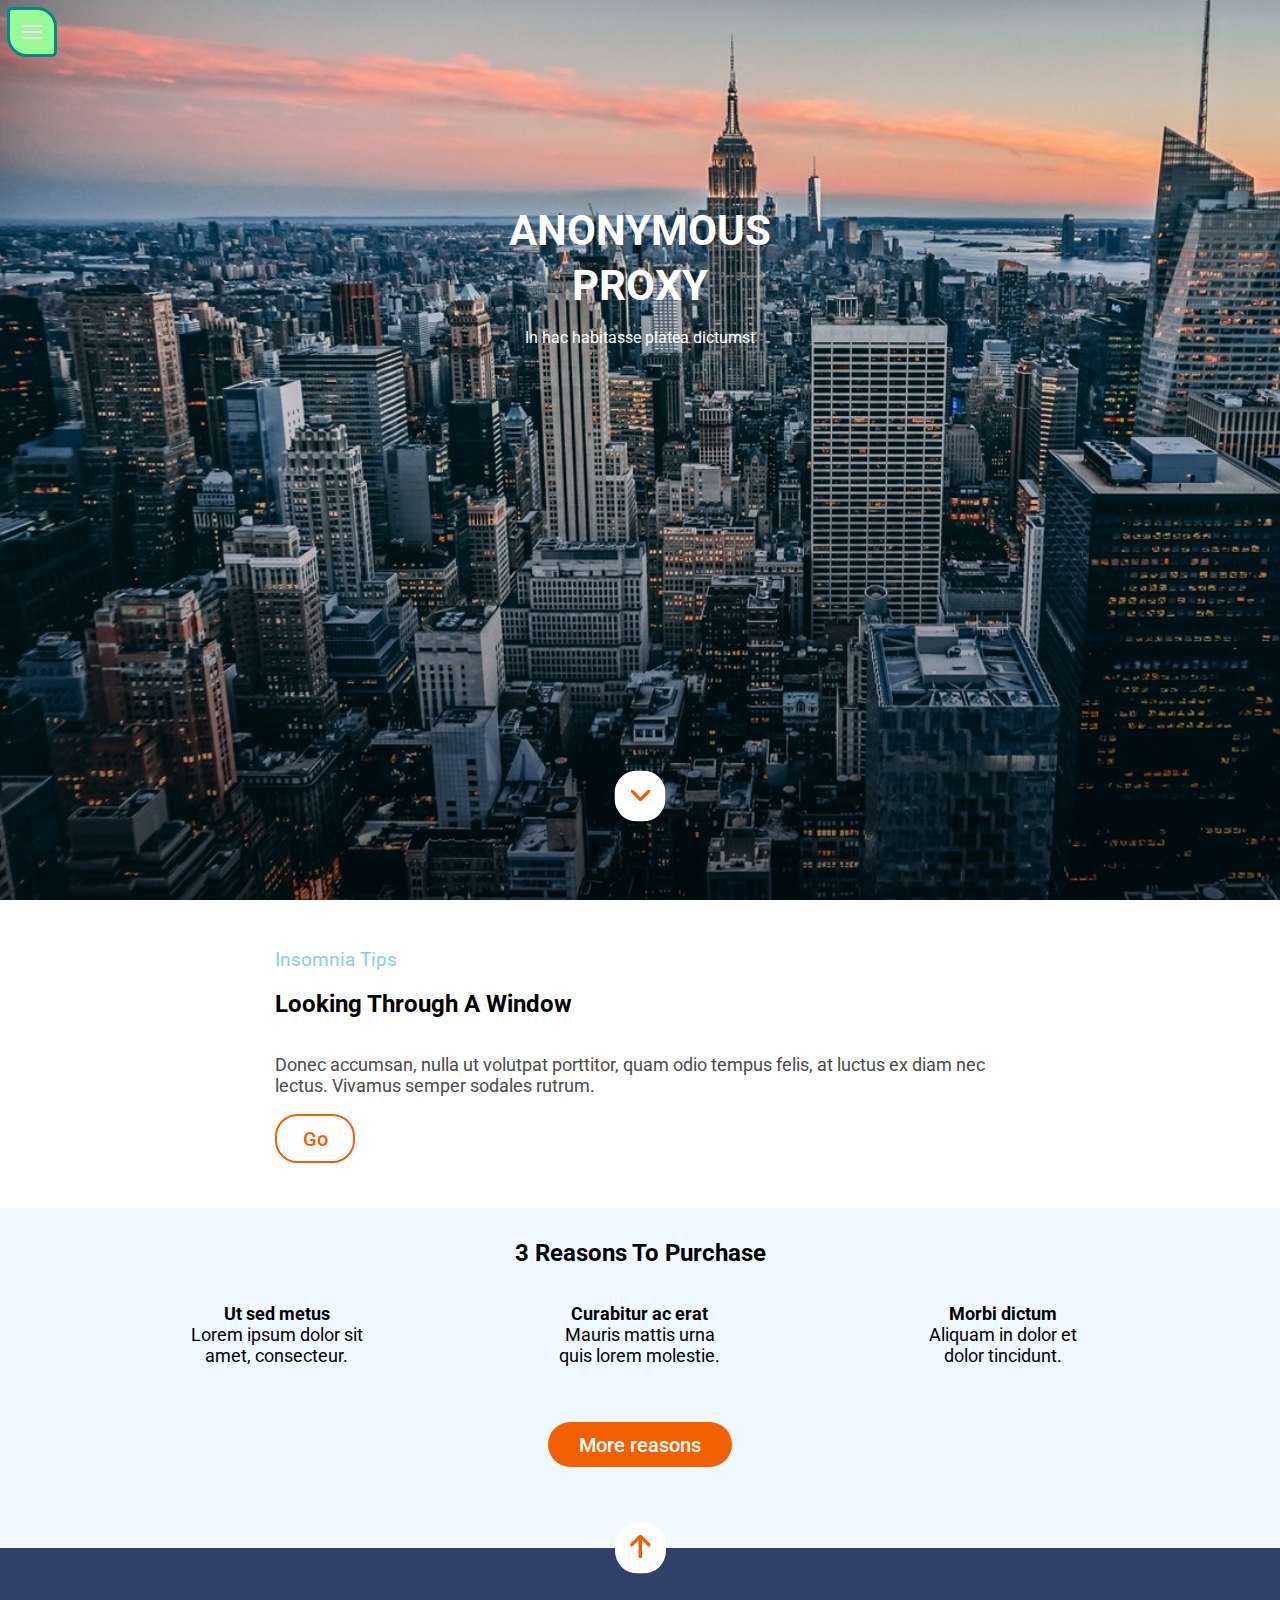
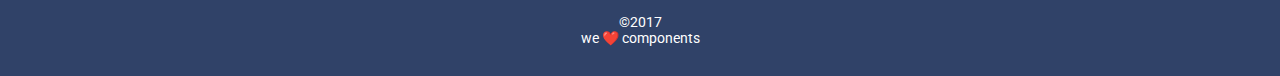
==== docs/index.html @ 6e01f3b7 "src/templates: Indented all the HTML of the folder called templates" ====
<!DOCTYPE html>
<html lang="en">
    
    <head>
        <meta charset="UTF-8">
        <meta name="viewport" content="width=device-width, initial-scale=1.0">
        <meta http-equiv="X-UA-Compatible" content="ie=edge">
        <title>ANONYMOUS PROXY</title>
        <link rel="stylesheet" href="assets/css/main.css">
        <link href="https://fonts.googleapis.com/css?family=Roboto:400,500,700"
        rel="stylesheet">
    </head>
    
    <body>
        <header class="header" id="header">
            <div class="hero"> <a class="btn_hamburger" href="">
            <div class="hamburger_line_icon_1"></div>
            <div class="hamburger_line_icon_2"></div>
            <div class="hamburger_line_icon_3"></div>
        </a>

                <div class="main_titles_box">
                     <h1 class="website_title">
                <div>anonymous</div>
                <div>proxy</div>
            </h1>

                     <h2 class="website_subtitle">In hac habitasse platea dictumst</h2>

                </div>
                <div class="btn_down_arrow"><a href="#section_1"><img src="assets/images/ico-scroll-down.svg" alt=""></a>

                </div>
            </div>
        </header>
        <main class="_main">
            <section class="section_1" id="section_1">
                <div class="desktop_box_width-730px">
                    <div>
                         <h3 class="tips_title">Insomnia Tips</h3>

                    </div>
                    <div>
                         <h4 class="h4_titles">Looking Through A Window</h4>

                    </div>
                    <div>
                        <p class="p_section_1">Donec accumsan, nulla ut volutpat porttitor, quam odio tempus felis, at
                            luctus ex diam nec lectus. Vivamus semper sodales rutrum.</p>
                    </div>
                    <div class="btn_go"><a class="a_go" href="">Go</a>

                    </div>
                </div>
            </section>
            <section class="section_2">
                <div>
                    <div class="titles_center">
                         <h4 class="h4_titles">3 Reasons To Purchase</h4>

                    </div>
                    <ul class="ul_purchase">
                        <li class="li_purchase li_purchase_1">
                             <h5 class="box_title">Ut sed metus</h5>

                            <p class="box_little_text">Lorem ipsum dolor sit amet, consecteur.</p>
                        </li>
                        <li class="li_purchase li_purchase_2">
                             <h5 class="box_title">Curabitur ac erat</h5>

                            <p class="box_little_text">Mauris mattis urna quis lorem molestie.</p>
                        </li>
                        <li class="li_purchase li_purchase_3">
                             <h5 class="box_title">Morbi dictum</h5>

                            <p class="box_little_text">Aliquam in dolor et dolor tincidunt.</p>
                        </li>
                        <li class="li_purchase li_purchase_4">
                            <div class="btn_more-reasons"><a class="a_more_reasons" href="">More reasons</a>

                            </div>
                        </li>
                    </ul>
                </div>
                <div class="btn_up_arrow"><a href="#section_1"><img src="assets/images/ico-arrow.svg" alt=""></a>

                </div>
            </section>
        </main>
        <footer class="footer_principal_container">
            <div class="footer">
                <div class="copyright_text">©2017</div>
                <div class="copyright_text">we ❤️ components</div>
            </div>
        </footer>
    </body>

</html>
---- docs/assets/css/main.css ----
.btn_hamburger {position: fixed;top: 0;left: 0;width: 44px;height: 44px;background-color: #0271bc;z-index: 2;display: -webkit-box;display: -ms-flexbox;display: flex;-webkit-box-orient: vertical;-webkit-box-direction: normal;-ms-flex-direction: column;flex-direction: column;-webkit-box-align: center;-ms-flex-align: center;align-items: center;-webkit-box-pack: center;-ms-flex-pack: center;justify-content: center;-webkit-transition: all ease 0.5s;transition: all ease 0.5s;}.btn_hamburger:hover {background-color: palegreen;border: 3px solid darkcyan;border-radius: 5px 20px;margin: 7px;}.btn_hamburger:hover .a_go {color: orange;font-weight: bold;}.hamburger_line_icon_1,.hamburger_line_icon_2,.hamburger_line_icon_3 {width: 20px;height: 2px;background-color: #fff;margin: 2px;line-height: 0;}.btn_go {cursor: pointer;margin-bottom: 45px;border: 2px solid #f26002;border-radius: 22.5px;color: #f26002;width: 76px;height: 45px;display: -webkit-box;display: -ms-flexbox;display: flex;-webkit-box-pack: center;-ms-flex-pack: center;justify-content: center;-webkit-box-align: center;-ms-flex-align: center;align-items: center;-webkit-transition: all ease 0.5s;transition: all ease 0.5s;}.btn_go:hover {background-color: #0271bc;border: 2px solid #0271bc;}.btn_go:hover .a_go {color: #fff;font-weight: bold;font-style: italic;}.btn_more-reasons {cursor: pointer;margin: 0 auto;margin-top: 16px;width: 184px;height: 45px;border-radius: 22.5px;background-color: #f26002;color: #fff;display: -webkit-box;display: -ms-flexbox;display: flex;-webkit-box-align: center;-ms-flex-align: center;align-items: center;-webkit-box-pack: center;-ms-flex-pack: center;justify-content: center;-webkit-transition: all ease 0.5s;transition: all ease 0.5s;}.btn_more-reasons:hover {background-color: #0271bc;}.btn_more-reasons:hover .a_more_reasons {color: #fff;font-weight: bold;font-style: italic;}.btn_down_arrow {cursor: pointer;position: absolute;left: 50%;bottom: 53px;-webkit-transform: translate(-50%, -50%);transform: translate(-50%, -50%);display: -webkit-box;display: -ms-flexbox;display: flex;-webkit-box-pack: center;-ms-flex-pack: center;justify-content: center;-webkit-box-align: center;-ms-flex-align: center;align-items: center;background-color: #fff;width: 45px;height: 45px;border-radius: 22.5px;z-index: 1;outline-color: #f26002;border: 3px solid transparent;-webkit-transition: all ease 0.65s;transition: all ease 0.65s;}.btn_down_arrow:hover {background-color: #fff;border: 3px solid #f26002;}.btn_up_arrow {cursor: pointer;display: -webkit-box;display: -ms-flexbox;display: flex;-webkit-box-pack: center;-ms-flex-pack: center;justify-content: center;-webkit-box-align: center;-ms-flex-align: center;align-items: center;background-color: #fff;width: 45px;height: 45px;border-radius: 22.5px;z-index: 1;outline-color: #f26002;position: relative;-webkit-transform: translateY(50%);transform: translateY(50%);margin: 0 auto;border: 3px solid transparent;-webkit-transition: all ease 0.65s;transition: all ease 0.65s;}.btn_up_arrow:hover {background-color: #fff;border: 3px solid #f26002;}.website_title {text-transform: uppercase;color: #fff;font-size: 42px;line-height: 55px;font-family: "Roboto",sans-serif;font-weight: 700;display: -webkit-box;display: -ms-flexbox;display: flex;-webkit-box-orient: vertical;-webkit-box-direction: normal;-ms-flex-direction: column;flex-direction: column;-webkit-box-pack: center;-ms-flex-pack: center;justify-content: center;margin-bottom: 0;}.website_subtitle {color: #fff;font-size: 16px;line-height: 30px;font-family: "Roboto",sans-serif;font-weight: 400;margin-top: 10px;margin-bottom: 40px;}.tips_title {color: #8ccbea;font-family: "Roboto",sans-serif;font-weight: 400;font-size: 14 px;padding-top: 30px;}.p_section_1 {color: #4a4a4a;font-size: 18px;font-family: "Roboto",sans-serif;font-weight: 400;}.h4_titles {color: #000;font-size: 24px;line-height: 30px;font-family: "Roboto",sans-serif;font-weight: 700;margin: 0 auto;margin-bottom: 35px;}.titles_center {display: -webkit-box;display: -ms-flexbox;display: flex;-webkit-box-pack: center;-ms-flex-pack: center;justify-content: center;}.a_go {text-decoration: none;color: #f26002;font-family: "Roboto",sans-serif;font-weight: 500;font-size: 20px;}.a_more_reasons {text-decoration: none;color: #fff;font-family: "Roboto",sans-serif;font-weight: 500;font-size: 20px;}.box_title {font-family: "Roboto",sans-serif;font-weight: 700;font-size: 18px;color: #000;margin: 0;}.box_little_text {font-family: "Roboto",sans-serif;font-weight: 400;font-size: 18px;color: #000;margin-top: 0;margin-bottom: 10px;}.copyright_text {font-family: "Roboto",sans-serif;font-weight: 400;font-size: 14px;color: #fff;}body {margin: 0;padding: 0;}.header {background: url(../images/cover.jpg);background-size: cover;height: 100vh;width: 100%;position: relative;}.hero {text-align: center;}.main_titles_box {position: absolute;top: 50%;left: 50%;-webkit-transform: translate(-50%, -50%);transform: translate(-50%, -50%);top: 284px;}.section_1 {background-color: #fff;padding-left: 15px;padding-right: 15px;padding-top: 0px;padding-bottom: 0px;}.section_2 {background-color: #eff9ff;padding-left: 15px;padding-right: 15px;padding-top: 30px;padding-bottom: 0px;}.ul_purchase {margin: 0;padding: 0;display: grid;grid-template-columns: 1fr 1fr 1fr;grid-template-rows: auto;justify-items: center;}.li_purchase {grid-column-start: 1;grid-column-end: 4;}.li_purchase_1,.li_purchase_2,.li_purchase_3,.li_purchase_4 {list-style-type: none;text-align: center;margin: 0 auto;margin-bottom: 30px;max-width: 184px;}.footer_principal_container {background-color: #304268;color: #fff;padding-left: 15px;padding-right: 15px;padding-top: 0px;padding-bottom: 0px;display: -webkit-box;display: -ms-flexbox;display: flex;-webkit-box-orient: vertical;-webkit-box-direction: reverse;-ms-flex-direction: column-reverse;flex-direction: column-reverse;height: 128px;}.footer {margin-bottom: 30px;display: -webkit-box;display: -ms-flexbox;display: flex;-webkit-box-orient: vertical;-webkit-box-direction: normal;-ms-flex-direction: column;flex-direction: column;justify-items: center;-webkit-box-align: center;-ms-flex-align: center;align-items: center;}@media all and (min-width: 768px) {.ul_purchase,.desktop_box_width-730px {padding-left: 40px;padding-right: 40px;}.li_purchase_1 {grid-column-start: 1;grid-column-end: 2;}.li_purchase_2 {grid-column-start: 2;grid-column-end: 3;}.li_purchase_3 {grid-column-start: 3;grid-column-end: 4;}}@media all and (min-width: 1200px) {.header,.section_1 {padding: 0;}.desktop_box_width-730px {width: 730px;margin: 0 auto;}.ul_purchase {padding-left: 80px;padding-right: 80px;}.footer {padding-left: 275px;padding-right: 275px;}}
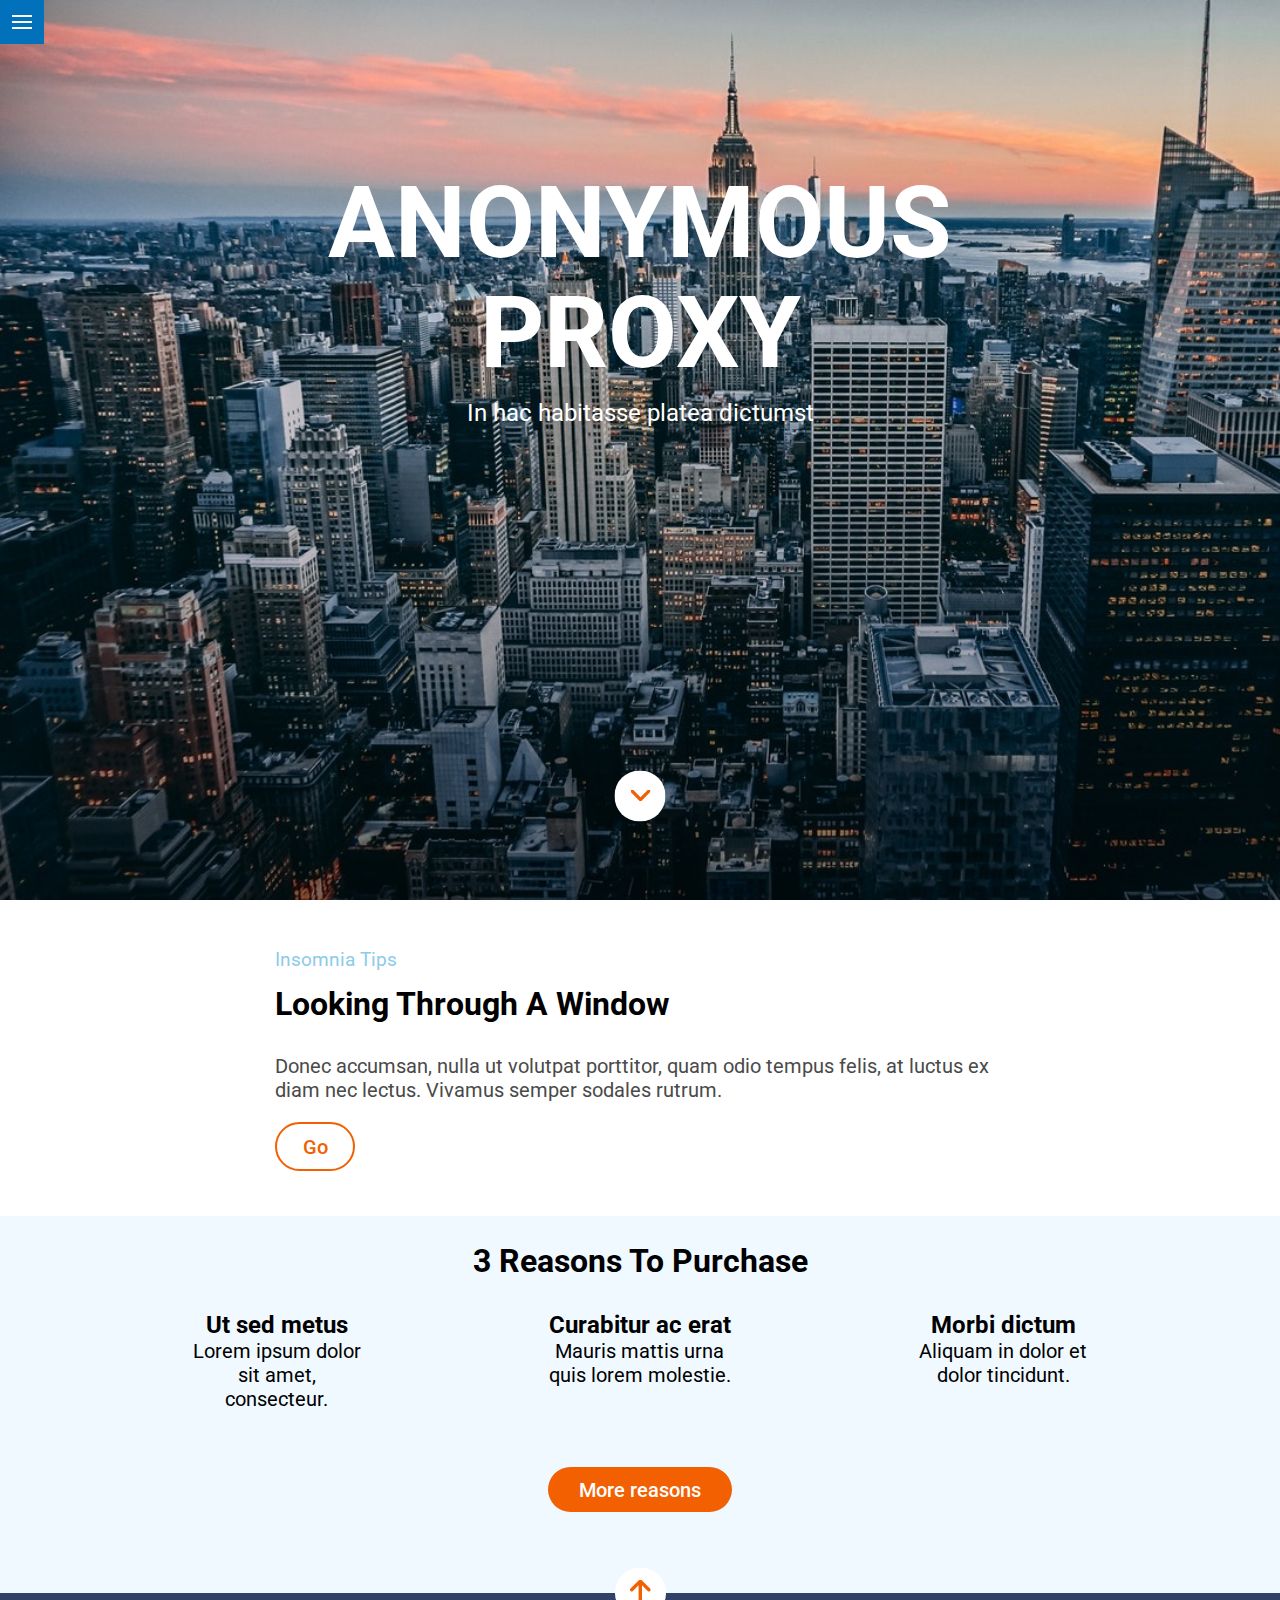
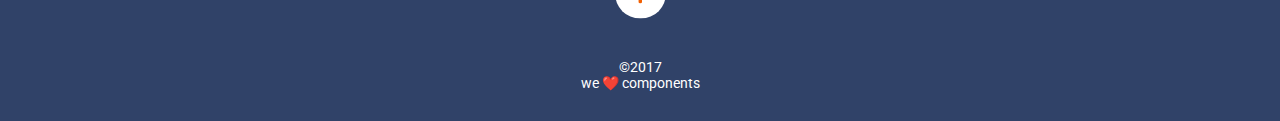
==== commit 1c9ec1c8: "Add FORGOTTEN RESPONSIVE TYPOGRAPHYgit add -A" ====
--- a/docs/index.html
+++ b/docs/index.html
@@ -48,7 +48,7 @@
                         <p class="p_section_1">Donec accumsan, nulla ut volutpat porttitor, quam odio tempus felis, at
                             luctus ex diam nec lectus. Vivamus semper sodales rutrum.</p>
                     </div>
-                    <div class="btn_go"><a class="a_go" href="">Go</a>
+                    <div class="btn_go"><a class="a_go" href="more_reasons.html">Go</a>
 
                     </div>
                 </div>
@@ -56,7 +56,7 @@
             <section class="section_2">
                 <div>
                     <div class="titles_center">
-                         <h4 class="h4_titles">3 Reasons To Purchase</h4>
+                         <h4 class="h4_titles 3-reasons">3 Reasons To Purchase</h4>
 
                     </div>
                     <ul class="ul_purchase">
@@ -76,7 +76,7 @@
                             <p class="box_little_text">Aliquam in dolor et dolor tincidunt.</p>
                         </li>
                         <li class="li_purchase li_purchase_4">
-                            <div class="btn_more-reasons"><a class="a_more_reasons" href="">More reasons</a>
+                            <div class="btn_more-reasons"><a class="a_more_reasons" href="more_reasons.html">More reasons</a>
 
                             </div>
                         </li>
--- a/docs/assets/css/main.css
+++ b/docs/assets/css/main.css
@@ -1 +1 @@
-.btn_hamburger {position: fixed;top: 0;left: 0;width: 44px;height: 44px;background-color: #0271bc;z-index: 2;display: -webkit-box;display: -ms-flexbox;display: flex;-webkit-box-orient: vertical;-webkit-box-direction: normal;-ms-flex-direction: column;flex-direction: column;-webkit-box-align: center;-ms-flex-align: center;align-items: center;-webkit-box-pack: center;-ms-flex-pack: center;justify-content: center;-webkit-transition: all ease 0.5s;transition: all ease 0.5s;}.btn_hamburger:hover {background-color: palegreen;border: 3px solid darkcyan;border-radius: 5px 20px;margin: 7px;}.btn_hamburger:hover .a_go {color: orange;font-weight: bold;}.hamburger_line_icon_1,.hamburger_line_icon_2,.hamburger_line_icon_3 {width: 20px;height: 2px;background-color: #fff;margin: 2px;line-height: 0;}.btn_go {cursor: pointer;margin-bottom: 45px;border: 2px solid #f26002;border-radius: 22.5px;color: #f26002;width: 76px;height: 45px;display: -webkit-box;display: -ms-flexbox;display: flex;-webkit-box-pack: center;-ms-flex-pack: center;justify-content: center;-webkit-box-align: center;-ms-flex-align: center;align-items: center;-webkit-transition: all ease 0.5s;transition: all ease 0.5s;}.btn_go:hover {background-color: #0271bc;border: 2px solid #0271bc;}.btn_go:hover .a_go {color: #fff;font-weight: bold;font-style: italic;}.btn_more-reasons {cursor: pointer;margin: 0 auto;margin-top: 16px;width: 184px;height: 45px;border-radius: 22.5px;background-color: #f26002;color: #fff;display: -webkit-box;display: -ms-flexbox;display: flex;-webkit-box-align: center;-ms-flex-align: center;align-items: center;-webkit-box-pack: center;-ms-flex-pack: center;justify-content: center;-webkit-transition: all ease 0.5s;transition: all ease 0.5s;}.btn_more-reasons:hover {background-color: #0271bc;}.btn_more-reasons:hover .a_more_reasons {color: #fff;font-weight: bold;font-style: italic;}.btn_down_arrow {cursor: pointer;position: absolute;left: 50%;bottom: 53px;-webkit-transform: translate(-50%, -50%);transform: translate(-50%, -50%);display: -webkit-box;display: -ms-flexbox;display: flex;-webkit-box-pack: center;-ms-flex-pack: center;justify-content: center;-webkit-box-align: center;-ms-flex-align: center;align-items: center;background-color: #fff;width: 45px;height: 45px;border-radius: 22.5px;z-index: 1;outline-color: #f26002;border: 3px solid transparent;-webkit-transition: all ease 0.65s;transition: all ease 0.65s;}.btn_down_arrow:hover {background-color: #fff;border: 3px solid #f26002;}.btn_up_arrow {cursor: pointer;display: -webkit-box;display: -ms-flexbox;display: flex;-webkit-box-pack: center;-ms-flex-pack: center;justify-content: center;-webkit-box-align: center;-ms-flex-align: center;align-items: center;background-color: #fff;width: 45px;height: 45px;border-radius: 22.5px;z-index: 1;outline-color: #f26002;position: relative;-webkit-transform: translateY(50%);transform: translateY(50%);margin: 0 auto;border: 3px solid transparent;-webkit-transition: all ease 0.65s;transition: all ease 0.65s;}.btn_up_arrow:hover {background-color: #fff;border: 3px solid #f26002;}.website_title {text-transform: uppercase;color: #fff;font-size: 42px;line-height: 55px;font-family: "Roboto",sans-serif;font-weight: 700;display: -webkit-box;display: -ms-flexbox;display: flex;-webkit-box-orient: vertical;-webkit-box-direction: normal;-ms-flex-direction: column;flex-direction: column;-webkit-box-pack: center;-ms-flex-pack: center;justify-content: center;margin-bottom: 0;}.website_subtitle {color: #fff;font-size: 16px;line-height: 30px;font-family: "Roboto",sans-serif;font-weight: 400;margin-top: 10px;margin-bottom: 40px;}.tips_title {color: #8ccbea;font-family: "Roboto",sans-serif;font-weight: 400;font-size: 14 px;padding-top: 30px;}.p_section_1 {color: #4a4a4a;font-size: 18px;font-family: "Roboto",sans-serif;font-weight: 400;}.h4_titles {color: #000;font-size: 24px;line-height: 30px;font-family: "Roboto",sans-serif;font-weight: 700;margin: 0 auto;margin-bottom: 35px;}.titles_center {display: -webkit-box;display: -ms-flexbox;display: flex;-webkit-box-pack: center;-ms-flex-pack: center;justify-content: center;}.a_go {text-decoration: none;color: #f26002;font-family: "Roboto",sans-serif;font-weight: 500;font-size: 20px;}.a_more_reasons {text-decoration: none;color: #fff;font-family: "Roboto",sans-serif;font-weight: 500;font-size: 20px;}.box_title {font-family: "Roboto",sans-serif;font-weight: 700;font-size: 18px;color: #000;margin: 0;}.box_little_text {font-family: "Roboto",sans-serif;font-weight: 400;font-size: 18px;color: #000;margin-top: 0;margin-bottom: 10px;}.copyright_text {font-family: "Roboto",sans-serif;font-weight: 400;font-size: 14px;color: #fff;}body {margin: 0;padding: 0;}.header {background: url(../images/cover.jpg);background-size: cover;height: 100vh;width: 100%;position: relative;}.hero {text-align: center;}.main_titles_box {position: absolute;top: 50%;left: 50%;-webkit-transform: translate(-50%, -50%);transform: translate(-50%, -50%);top: 284px;}.section_1 {background-color: #fff;padding-left: 15px;padding-right: 15px;padding-top: 0px;padding-bottom: 0px;}.section_2 {background-color: #eff9ff;padding-left: 15px;padding-right: 15px;padding-top: 30px;padding-bottom: 0px;}.ul_purchase {margin: 0;padding: 0;display: grid;grid-template-columns: 1fr 1fr 1fr;grid-template-rows: auto;justify-items: center;}.li_purchase {grid-column-start: 1;grid-column-end: 4;}.li_purchase_1,.li_purchase_2,.li_purchase_3,.li_purchase_4 {list-style-type: none;text-align: center;margin: 0 auto;margin-bottom: 30px;max-width: 184px;}.footer_principal_container {background-color: #304268;color: #fff;padding-left: 15px;padding-right: 15px;padding-top: 0px;padding-bottom: 0px;display: -webkit-box;display: -ms-flexbox;display: flex;-webkit-box-orient: vertical;-webkit-box-direction: reverse;-ms-flex-direction: column-reverse;flex-direction: column-reverse;height: 128px;}.footer {margin-bottom: 30px;display: -webkit-box;display: -ms-flexbox;display: flex;-webkit-box-orient: vertical;-webkit-box-direction: normal;-ms-flex-direction: column;flex-direction: column;justify-items: center;-webkit-box-align: center;-ms-flex-align: center;align-items: center;}@media all and (min-width: 768px) {.ul_purchase,.desktop_box_width-730px {padding-left: 40px;padding-right: 40px;}.li_purchase_1 {grid-column-start: 1;grid-column-end: 2;}.li_purchase_2 {grid-column-start: 2;grid-column-end: 3;}.li_purchase_3 {grid-column-start: 3;grid-column-end: 4;}}@media all and (min-width: 1200px) {.header,.section_1 {padding: 0;}.desktop_box_width-730px {width: 730px;margin: 0 auto;}.ul_purchase {padding-left: 80px;padding-right: 80px;}.footer {padding-left: 275px;padding-right: 275px;}}
+.btn_hamburger {position: fixed;top: 0;left: 0;width: 44px;height: 44px;background-color: #0271bc;z-index: 2;display: -webkit-box;display: -ms-flexbox;display: flex;-webkit-box-orient: vertical;-webkit-box-direction: normal;-ms-flex-direction: column;flex-direction: column;-webkit-box-align: center;-ms-flex-align: center;align-items: center;-webkit-box-pack: center;-ms-flex-pack: center;justify-content: center;-webkit-transition: all ease 0.5s;transition: all ease 0.5s;}.btn_hamburger:hover {background-color: palegreen;border: 3px solid darkcyan;border-radius: 5px 20px;margin: 7px;}.btn_hamburger:hover .a_go {color: orange;font-weight: bold;}.hamburger_line_icon_1,.hamburger_line_icon_2,.hamburger_line_icon_3 {width: 20px;height: 2px;background-color: #fff;margin: 2px;line-height: 0;}.btn_go {cursor: pointer;margin-bottom: 45px;border: 2px solid #f26002;border-radius: 25px;color: #f26002;width: 76px;height: 45px;display: -webkit-box;display: -ms-flexbox;display: flex;-webkit-box-pack: center;-ms-flex-pack: center;justify-content: center;-webkit-box-align: center;-ms-flex-align: center;align-items: center;-webkit-transition: all ease 0.5s;transition: all ease 0.5s;}.btn_go:hover {background-color: #0271bc;border: 2px solid #0271bc;}.btn_go:hover .a_go {color: #fff;font-weight: bold;font-style: italic;}.btn_more-reasons {cursor: pointer;margin: 0 auto;margin-top: 16px;width: 184px;height: 45px;border-radius: 25px;background-color: #f26002;color: #fff;display: -webkit-box;display: -ms-flexbox;display: flex;-webkit-box-align: center;-ms-flex-align: center;align-items: center;-webkit-box-pack: center;-ms-flex-pack: center;justify-content: center;-webkit-transition: all ease 0.5s;transition: all ease 0.5s;}.btn_more-reasons:hover {background-color: #0271bc;}.btn_more-reasons:hover .a_more_reasons {color: #fff;font-weight: bold;font-style: italic;}.btn_down_arrow {cursor: pointer;position: absolute;left: 50%;bottom: 53px;-webkit-transform: translate(-50%, -50%);transform: translate(-50%, -50%);display: -webkit-box;display: -ms-flexbox;display: flex;-webkit-box-pack: center;-ms-flex-pack: center;justify-content: center;-webkit-box-align: center;-ms-flex-align: center;align-items: center;background-color: #fff;width: 45px;height: 45px;border-radius: 25px;z-index: 1;outline-color: #f26002;border: 3px solid transparent;-webkit-transition: all ease 0.65s;transition: all ease 0.65s;}.btn_down_arrow:hover {background-color: #fff;border: 3px solid #f26002;}.btn_up_arrow {cursor: pointer;display: -webkit-box;display: -ms-flexbox;display: flex;-webkit-box-pack: center;-ms-flex-pack: center;justify-content: center;-webkit-box-align: center;-ms-flex-align: center;align-items: center;background-color: #fff;width: 45px;height: 45px;border-radius: 25px;z-index: 1;outline-color: #f26002;position: relative;-webkit-transform: translateY(50%);transform: translateY(50%);margin: 0 auto;border: 3px solid transparent;-webkit-transition: all ease 0.65s;transition: all ease 0.65s;}.btn_up_arrow:hover {background-color: #fff;border: 3px solid #f26002;}.btn_annie-easly {left: 50%;cursor: pointer;margin: 0 auto;margin-top: 16px;width: 130px;height: 45px;border-radius: 25px;background-color: #f26002;color: #fff;display: -webkit-box;display: -ms-flexbox;display: flex;-webkit-box-align: center;-ms-flex-align: center;align-items: center;-webkit-box-pack: center;-ms-flex-pack: center;justify-content: center;-webkit-transition: all ease 0.5s;transition: all ease 0.5s;}.btn_annie-easly:hover {background-color: #0271bc;}.btn_annie-easly:hover .a_purchase-easly {color: #fff;font-weight: bold;font-style: italic;}.website_title {text-transform: uppercase;color: #fff;font-size: 42px;line-height: 55px;font-family: "Roboto",sans-serif;font-weight: 700;display: -webkit-box;display: -ms-flexbox;display: flex;-webkit-box-orient: vertical;-webkit-box-direction: normal;-ms-flex-direction: column;flex-direction: column;-webkit-box-pack: center;-ms-flex-pack: center;justify-content: center;margin-bottom: 0;}.website_subtitle {color: #fff;font-size: 16px;line-height: 30px;font-family: "Roboto",sans-serif;font-weight: 400;margin-top: 10px;margin-bottom: 40px;}.tips_title {color: #8ccbea;font-family: "Roboto",sans-serif;font-weight: 400;font-size: 14 px;padding-top: 30px;}.p_section_1 {color: #4a4a4a;font-size: 18px;font-family: "Roboto",sans-serif;font-weight: 400;}.h4_titles {color: #000;font-size: 24px;line-height: 30px;font-family: "Roboto",sans-serif;font-weight: 700;margin: 0 auto;margin-bottom: 35px;}.titles_center {display: -webkit-box;display: -ms-flexbox;display: flex;-webkit-box-pack: center;-ms-flex-pack: center;justify-content: center;}.a_go {text-decoration: none;color: #f26002;font-family: "Roboto",sans-serif;font-weight: 500;font-size: 20px;}.a_more_reasons,.a_purchase-easly {text-decoration: none;color: #fff;font-family: "Roboto",sans-serif;font-weight: 500;font-size: 20px;}.a_purchase-easly {font-size: 18px;}.box_title {font-family: "Roboto",sans-serif;font-weight: 700;font-size: 18px;color: #000;margin: 0;}.box_little_text {font-family: "Roboto",sans-serif;font-weight: 400;font-size: 18px;color: #000;margin-top: 0;margin-bottom: 10px;}.copyright_text {font-family: "Roboto",sans-serif;font-weight: 400;font-size: 14px;color: #fff;}.text_easly_purchase {font-family: "Roboto",sans-serif;font-weight: 400;font-size: 18px;color: #000;}.title_header-2 {font-size: 14px;padding-right: 20px;}.body_more-reasons {margin: 0;padding: 0;background-color: #f26002;}.header-2 {width: 100%;height: 18vh;background-color: #f26002;position: relative;display: -webkit-box;display: -ms-flexbox;display: flex;-ms-flex-line-pack: center;align-content: center;-webkit-box-orient: horizontal;-webkit-box-direction: reverse;-ms-flex-direction: row-reverse;flex-direction: row-reverse;}.more-reasons_main {background-color: #fff;margin: 0;width: 100%;}.more-reasons_section1 {background-color: #fff;display: -webkit-box;display: -ms-flexbox;display: flex;-webkit-box-orient: vertical;-webkit-box-direction: normal;-ms-flex-direction: column;flex-direction: column;padding: 25px;max-width: 600px;margin: 0 auto;height: 100vh;}.photo-and-purchase {display: grid;grid-template-columns: 1fr 1fr;grid-template-rows: auto;justify-items: center;}.photo-and-purchase_item1 {grid-column-start: 1;grid-column-end: 2;background-color: #eff9ff;border-top-left-radius: 5px;border-bottom-left-radius: 5px;border: 2px solid #304268;border-right: none;}.photo-and-purchase_item2 {grid-column-start: 3;grid-column-end: 4;padding: 6px;text-align: center;border-top-right-radius: 5px;border-bottom-right-radius: 5px;border: 2px solid #304268;border-left: none;}.box_annie-easly {margin: 0;background-color: #eff9ff;}.photo_annie-easly {border-top-left-radius: 5px;}.more-reasons_paragraph-seats {color: #4a4a4a;font-size: 18px;font-family: "Roboto",sans-serif;font-weight: 400;}body {margin: 0;padding: 0;}.header {background: url(../images/cover.jpg);background-size: cover;height: 100vh;width: 100%;position: relative;}.hero {text-align: center;}.main_titles_box {position: absolute;top: 50%;left: 50%;-webkit-transform: translate(-50%, -50%);transform: translate(-50%, -50%);top: 284px;}.section_1 {background-color: #fff;padding-left: 15px;padding-right: 15px;padding-top: 0px;padding-bottom: 0px;}.section_2 {background-color: #eff9ff;padding-left: 15px;padding-right: 15px;padding-top: 30px;padding-bottom: 0px;}.ul_purchase {margin: 0;padding: 0;display: grid;grid-template-columns: 1fr 1fr 1fr;grid-template-rows: auto;justify-items: center;}.li_purchase {grid-column-start: 1;grid-column-end: 4;}.li_purchase_1,.li_purchase_2,.li_purchase_3,.li_purchase_4 {list-style-type: none;text-align: center;margin: 0 auto;margin-bottom: 30px;max-width: 184px;}.footer_principal_container {background-color: #304268;color: #fff;padding-left: 15px;padding-right: 15px;padding-top: 0px;padding-bottom: 0px;display: -webkit-box;display: -ms-flexbox;display: flex;-webkit-box-orient: vertical;-webkit-box-direction: reverse;-ms-flex-direction: column-reverse;flex-direction: column-reverse;height: 128px;}.footer {margin-bottom: 30px;display: -webkit-box;display: -ms-flexbox;display: flex;-webkit-box-orient: vertical;-webkit-box-direction: normal;-ms-flex-direction: column;flex-direction: column;justify-items: center;-webkit-box-align: center;-ms-flex-align: center;align-items: center;}@media all and (min-width: 768px) {.website_title {font-size: 80px;line-height: 110px;}.website_subtitle {font-size: 24px;}.h4_titles {font-size: 26px;}.p_section_1 {font-size: 20px;}.box_title {font-size: 24px;}.box_little_text {font-size: 20px;}.3-reasons {font-size: 26px;}.ul_purchase,.desktop_box_width-730px {padding-left: 40px;padding-right: 40px;}.li_purchase_1 {grid-column-start: 1;grid-column-end: 2;}.li_purchase_2 {grid-column-start: 2;grid-column-end: 3;}.li_purchase_3 {grid-column-start: 3;grid-column-end: 4;}.title_header-2 {font-size: 2.5vh;padding-right: 85px;}.more-reasons_section1 {padding-top: 20vh;}.more-reasons_paragraph-seats {margin-bottom: 30px;}}@media all and (min-width: 1200px) {.header,.section_1 {padding: 0;}.website_title {font-size: 100px;}.website_subtitle {font-size: 24px;}.h4_titles {font-size: 32px;}.p_section_1 {font-size: 20px;}.box_title {font-size: 24px;}.box_little_text {font-size: 20px;}.desktop_box_width-730px {width: 730px;margin: 0 auto;}.3-reasons {font-size: 32px;}.ul_purchase {padding-left: 80px;padding-right: 80px;}.footer {padding-left: 275px;padding-right: 275px;}.title_header-2 {font-size: 3vh;padding-right: 85px;}}
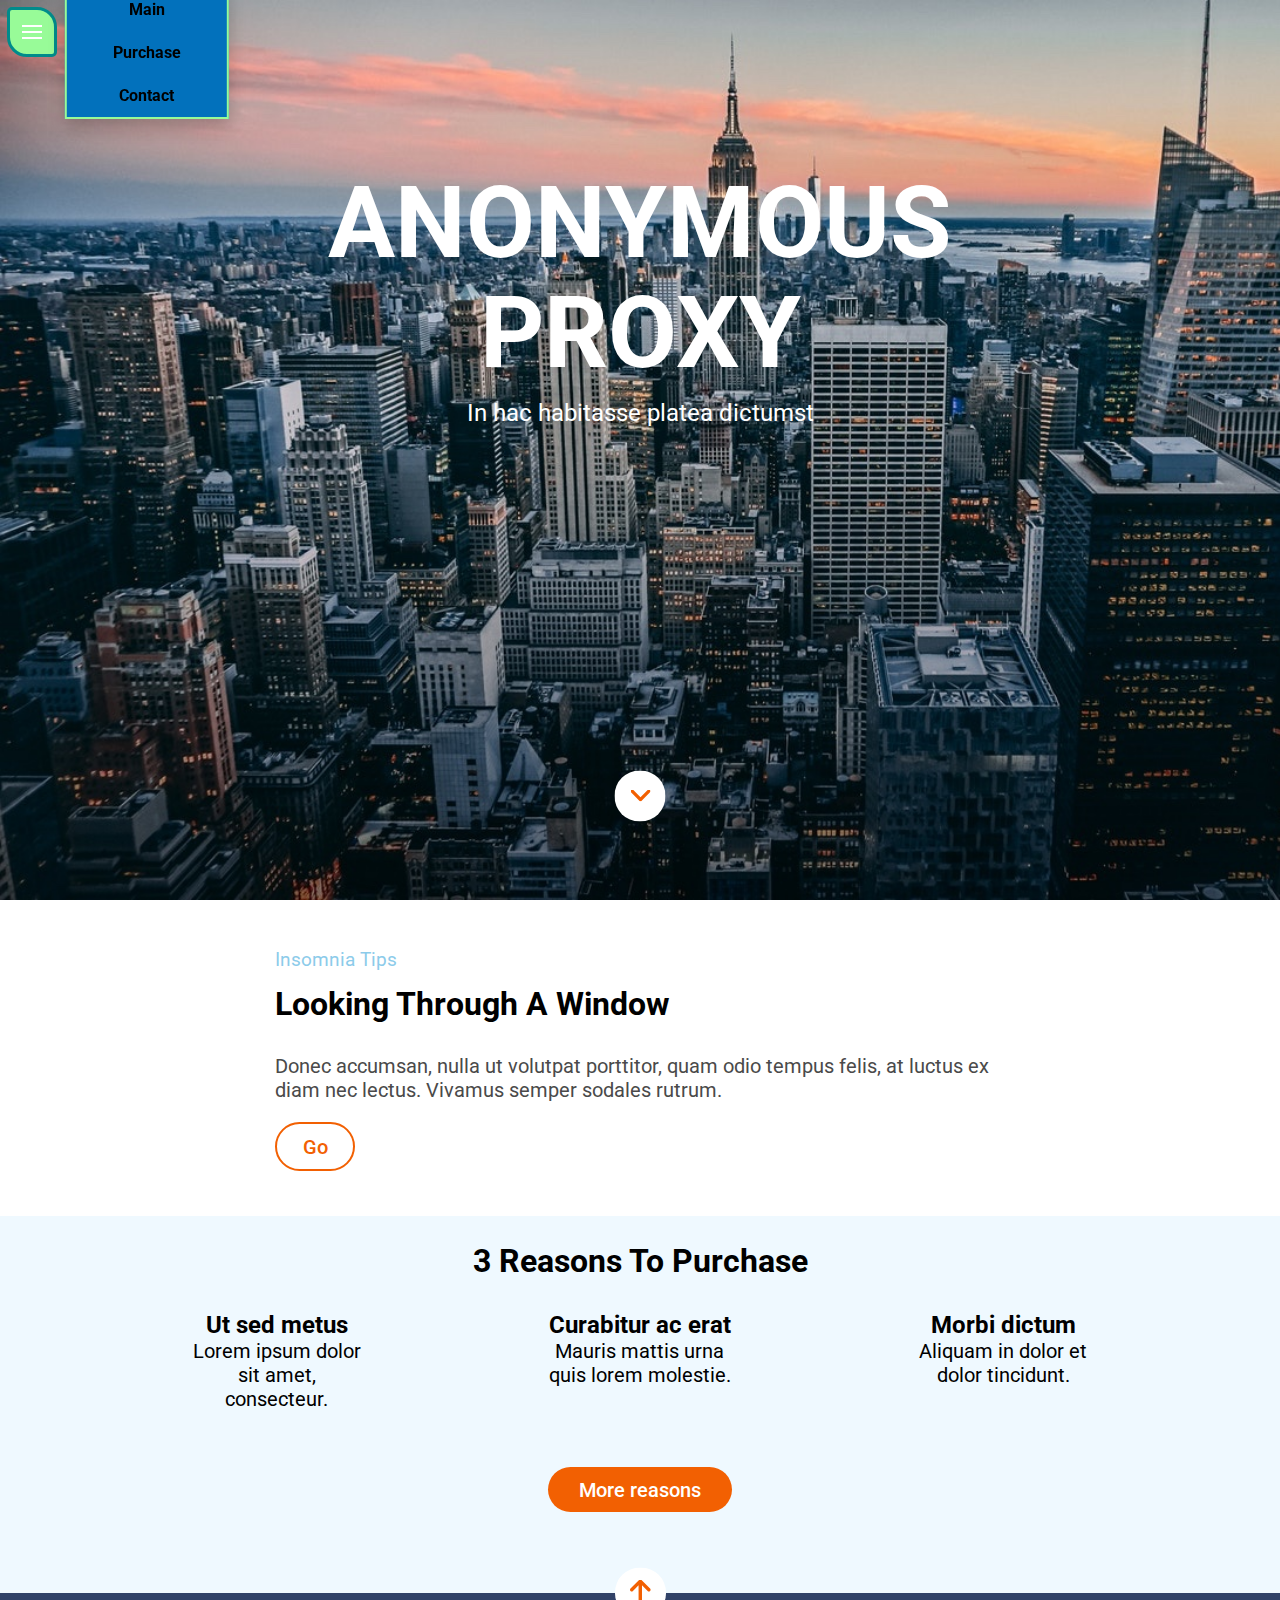
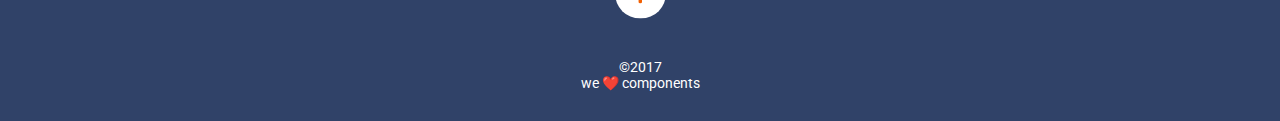
==== commit d401fe9e: "Add magic nav to the hamburger with hover" ====
--- a/docs/index.html
+++ b/docs/index.html
@@ -13,12 +13,20 @@
     
     <body>
         <header class="header" id="header">
-            <div class="hero"> <a class="btn_hamburger" href="">
-            <div class="hamburger_line_icon_1"></div>
-            <div class="hamburger_line_icon_2"></div>
-            <div class="hamburger_line_icon_3"></div>
-        </a>
+            <div class="hero">
+                <div class="dropdown">
+                    <div class="btn_hamburger dropbtn" href="">
+                        <nav class="dropdown-content"> <a class="a_hamburger" href="">Main</a>
+ <a class="a_hamburger" href="">Purchase</a>
 
+                            <a
+                            class="a_hamburger" href="">Contact</a>
+                        </nav>
+                        <div class="hamburger_line_icon_1"></div>
+                        <div class="hamburger_line_icon_2"></div>
+                        <div class="hamburger_line_icon_3"></div>
+                    </div>
+                </div>
                 <div class="main_titles_box">
                      <h1 class="website_title">
                 <div>anonymous</div>
@@ -48,7 +56,7 @@
                         <p class="p_section_1">Donec accumsan, nulla ut volutpat porttitor, quam odio tempus felis, at
                             luctus ex diam nec lectus. Vivamus semper sodales rutrum.</p>
                     </div>
-                    <div class="btn_go"><a class="a_go" href="more_reasons.html">Go</a>
+                    <div class="btn_go"><a class="a_go" href="">Go</a>
 
                     </div>
                 </div>
@@ -76,7 +84,7 @@
                             <p class="box_little_text">Aliquam in dolor et dolor tincidunt.</p>
                         </li>
                         <li class="li_purchase li_purchase_4">
-                            <div class="btn_more-reasons"><a class="a_more_reasons" href="more_reasons.html">More reasons</a>
+                            <div class="btn_more-reasons"><a class="a_more_reasons" href="">More reasons</a>
 
                             </div>
                         </li>
--- a/docs/assets/css/main.css
+++ b/docs/assets/css/main.css
@@ -1 +1 @@
-.btn_hamburger {position: fixed;top: 0;left: 0;width: 44px;height: 44px;background-color: #0271bc;z-index: 2;display: -webkit-box;display: -ms-flexbox;display: flex;-webkit-box-orient: vertical;-webkit-box-direction: normal;-ms-flex-direction: column;flex-direction: column;-webkit-box-align: center;-ms-flex-align: center;align-items: center;-webkit-box-pack: center;-ms-flex-pack: center;justify-content: center;-webkit-transition: all ease 0.5s;transition: all ease 0.5s;}.btn_hamburger:hover {background-color: palegreen;border: 3px solid darkcyan;border-radius: 5px 20px;margin: 7px;}.btn_hamburger:hover .a_go {color: orange;font-weight: bold;}.hamburger_line_icon_1,.hamburger_line_icon_2,.hamburger_line_icon_3 {width: 20px;height: 2px;background-color: #fff;margin: 2px;line-height: 0;}.btn_go {cursor: pointer;margin-bottom: 45px;border: 2px solid #f26002;border-radius: 25px;color: #f26002;width: 76px;height: 45px;display: -webkit-box;display: -ms-flexbox;display: flex;-webkit-box-pack: center;-ms-flex-pack: center;justify-content: center;-webkit-box-align: center;-ms-flex-align: center;align-items: center;-webkit-transition: all ease 0.5s;transition: all ease 0.5s;}.btn_go:hover {background-color: #0271bc;border: 2px solid #0271bc;}.btn_go:hover .a_go {color: #fff;font-weight: bold;font-style: italic;}.btn_more-reasons {cursor: pointer;margin: 0 auto;margin-top: 16px;width: 184px;height: 45px;border-radius: 25px;background-color: #f26002;color: #fff;display: -webkit-box;display: -ms-flexbox;display: flex;-webkit-box-align: center;-ms-flex-align: center;align-items: center;-webkit-box-pack: center;-ms-flex-pack: center;justify-content: center;-webkit-transition: all ease 0.5s;transition: all ease 0.5s;}.btn_more-reasons:hover {background-color: #0271bc;}.btn_more-reasons:hover .a_more_reasons {color: #fff;font-weight: bold;font-style: italic;}.btn_down_arrow {cursor: pointer;position: absolute;left: 50%;bottom: 53px;-webkit-transform: translate(-50%, -50%);transform: translate(-50%, -50%);display: -webkit-box;display: -ms-flexbox;display: flex;-webkit-box-pack: center;-ms-flex-pack: center;justify-content: center;-webkit-box-align: center;-ms-flex-align: center;align-items: center;background-color: #fff;width: 45px;height: 45px;border-radius: 25px;z-index: 1;outline-color: #f26002;border: 3px solid transparent;-webkit-transition: all ease 0.65s;transition: all ease 0.65s;}.btn_down_arrow:hover {background-color: #fff;border: 3px solid #f26002;}.btn_up_arrow {cursor: pointer;display: -webkit-box;display: -ms-flexbox;display: flex;-webkit-box-pack: center;-ms-flex-pack: center;justify-content: center;-webkit-box-align: center;-ms-flex-align: center;align-items: center;background-color: #fff;width: 45px;height: 45px;border-radius: 25px;z-index: 1;outline-color: #f26002;position: relative;-webkit-transform: translateY(50%);transform: translateY(50%);margin: 0 auto;border: 3px solid transparent;-webkit-transition: all ease 0.65s;transition: all ease 0.65s;}.btn_up_arrow:hover {background-color: #fff;border: 3px solid #f26002;}.btn_annie-easly {left: 50%;cursor: pointer;margin: 0 auto;margin-top: 16px;width: 130px;height: 45px;border-radius: 25px;background-color: #f26002;color: #fff;display: -webkit-box;display: -ms-flexbox;display: flex;-webkit-box-align: center;-ms-flex-align: center;align-items: center;-webkit-box-pack: center;-ms-flex-pack: center;justify-content: center;-webkit-transition: all ease 0.5s;transition: all ease 0.5s;}.btn_annie-easly:hover {background-color: #0271bc;}.btn_annie-easly:hover .a_purchase-easly {color: #fff;font-weight: bold;font-style: italic;}.website_title {text-transform: uppercase;color: #fff;font-size: 42px;line-height: 55px;font-family: "Roboto",sans-serif;font-weight: 700;display: -webkit-box;display: -ms-flexbox;display: flex;-webkit-box-orient: vertical;-webkit-box-direction: normal;-ms-flex-direction: column;flex-direction: column;-webkit-box-pack: center;-ms-flex-pack: center;justify-content: center;margin-bottom: 0;}.website_subtitle {color: #fff;font-size: 16px;line-height: 30px;font-family: "Roboto",sans-serif;font-weight: 400;margin-top: 10px;margin-bottom: 40px;}.tips_title {color: #8ccbea;font-family: "Roboto",sans-serif;font-weight: 400;font-size: 14 px;padding-top: 30px;}.p_section_1 {color: #4a4a4a;font-size: 18px;font-family: "Roboto",sans-serif;font-weight: 400;}.h4_titles {color: #000;font-size: 24px;line-height: 30px;font-family: "Roboto",sans-serif;font-weight: 700;margin: 0 auto;margin-bottom: 35px;}.titles_center {display: -webkit-box;display: -ms-flexbox;display: flex;-webkit-box-pack: center;-ms-flex-pack: center;justify-content: center;}.a_go {text-decoration: none;color: #f26002;font-family: "Roboto",sans-serif;font-weight: 500;font-size: 20px;}.a_more_reasons,.a_purchase-easly {text-decoration: none;color: #fff;font-family: "Roboto",sans-serif;font-weight: 500;font-size: 20px;}.a_purchase-easly {font-size: 18px;}.box_title {font-family: "Roboto",sans-serif;font-weight: 700;font-size: 18px;color: #000;margin: 0;}.box_little_text {font-family: "Roboto",sans-serif;font-weight: 400;font-size: 18px;color: #000;margin-top: 0;margin-bottom: 10px;}.copyright_text {font-family: "Roboto",sans-serif;font-weight: 400;font-size: 14px;color: #fff;}.text_easly_purchase {font-family: "Roboto",sans-serif;font-weight: 400;font-size: 18px;color: #000;}.title_header-2 {font-size: 14px;padding-right: 20px;}.body_more-reasons {margin: 0;padding: 0;background-color: #f26002;}.header-2 {width: 100%;height: 18vh;background-color: #f26002;position: relative;display: -webkit-box;display: -ms-flexbox;display: flex;-ms-flex-line-pack: center;align-content: center;-webkit-box-orient: horizontal;-webkit-box-direction: reverse;-ms-flex-direction: row-reverse;flex-direction: row-reverse;}.more-reasons_main {background-color: #fff;margin: 0;width: 100%;}.more-reasons_section1 {background-color: #fff;display: -webkit-box;display: -ms-flexbox;display: flex;-webkit-box-orient: vertical;-webkit-box-direction: normal;-ms-flex-direction: column;flex-direction: column;padding: 25px;max-width: 600px;margin: 0 auto;height: 100vh;}.photo-and-purchase {display: grid;grid-template-columns: 1fr 1fr;grid-template-rows: auto;justify-items: center;}.photo-and-purchase_item1 {grid-column-start: 1;grid-column-end: 2;background-color: #eff9ff;border-top-left-radius: 5px;border-bottom-left-radius: 5px;border: 2px solid #304268;border-right: none;}.photo-and-purchase_item2 {grid-column-start: 3;grid-column-end: 4;padding: 6px;text-align: center;border-top-right-radius: 5px;border-bottom-right-radius: 5px;border: 2px solid #304268;border-left: none;}.box_annie-easly {margin: 0;background-color: #eff9ff;}.photo_annie-easly {border-top-left-radius: 5px;}.more-reasons_paragraph-seats {color: #4a4a4a;font-size: 18px;font-family: "Roboto",sans-serif;font-weight: 400;}body {margin: 0;padding: 0;}.header {background: url(../images/cover.jpg);background-size: cover;height: 100vh;width: 100%;position: relative;}.hero {text-align: center;}.main_titles_box {position: absolute;top: 50%;left: 50%;-webkit-transform: translate(-50%, -50%);transform: translate(-50%, -50%);top: 284px;}.section_1 {background-color: #fff;padding-left: 15px;padding-right: 15px;padding-top: 0px;padding-bottom: 0px;}.section_2 {background-color: #eff9ff;padding-left: 15px;padding-right: 15px;padding-top: 30px;padding-bottom: 0px;}.ul_purchase {margin: 0;padding: 0;display: grid;grid-template-columns: 1fr 1fr 1fr;grid-template-rows: auto;justify-items: center;}.li_purchase {grid-column-start: 1;grid-column-end: 4;}.li_purchase_1,.li_purchase_2,.li_purchase_3,.li_purchase_4 {list-style-type: none;text-align: center;margin: 0 auto;margin-bottom: 30px;max-width: 184px;}.footer_principal_container {background-color: #304268;color: #fff;padding-left: 15px;padding-right: 15px;padding-top: 0px;padding-bottom: 0px;display: -webkit-box;display: -ms-flexbox;display: flex;-webkit-box-orient: vertical;-webkit-box-direction: reverse;-ms-flex-direction: column-reverse;flex-direction: column-reverse;height: 128px;}.footer {margin-bottom: 30px;display: -webkit-box;display: -ms-flexbox;display: flex;-webkit-box-orient: vertical;-webkit-box-direction: normal;-ms-flex-direction: column;flex-direction: column;justify-items: center;-webkit-box-align: center;-ms-flex-align: center;align-items: center;}@media all and (min-width: 768px) {.website_title {font-size: 80px;line-height: 110px;}.website_subtitle {font-size: 24px;}.h4_titles {font-size: 26px;}.p_section_1 {font-size: 20px;}.box_title {font-size: 24px;}.box_little_text {font-size: 20px;}.3-reasons {font-size: 26px;}.ul_purchase,.desktop_box_width-730px {padding-left: 40px;padding-right: 40px;}.li_purchase_1 {grid-column-start: 1;grid-column-end: 2;}.li_purchase_2 {grid-column-start: 2;grid-column-end: 3;}.li_purchase_3 {grid-column-start: 3;grid-column-end: 4;}.title_header-2 {font-size: 2.5vh;padding-right: 85px;}.more-reasons_section1 {padding-top: 20vh;}.more-reasons_paragraph-seats {margin-bottom: 30px;}}@media all and (min-width: 1200px) {.header,.section_1 {padding: 0;}.website_title {font-size: 100px;}.website_subtitle {font-size: 24px;}.h4_titles {font-size: 32px;}.p_section_1 {font-size: 20px;}.box_title {font-size: 24px;}.box_little_text {font-size: 20px;}.desktop_box_width-730px {width: 730px;margin: 0 auto;}.3-reasons {font-size: 32px;}.ul_purchase {padding-left: 80px;padding-right: 80px;}.footer {padding-left: 275px;padding-right: 275px;}.title_header-2 {font-size: 3vh;padding-right: 85px;}}
+.btn_hamburger {background-image: url(../../../../public/assets/images/ico-ico.png);position: fixed;top: 0;left: 0;width: 44px;height: 44px;background-color: #0271bc;z-index: 2;display: -webkit-box;display: -ms-flexbox;display: flex;-webkit-box-orient: vertical;-webkit-box-direction: normal;-ms-flex-direction: column;flex-direction: column;-webkit-box-align: center;-ms-flex-align: center;align-items: center;-webkit-box-pack: center;-ms-flex-pack: center;justify-content: center;-webkit-transition: all ease 0.5s;transition: all ease 0.5s;}.btn_hamburger:hover {background-color: palegreen;border: 3px solid darkcyan;border-radius: 5px 20px;margin: 7px;}.btn_hamburger:hover .a_go {color: orange;font-weight: bold;}.hamburger_line_icon_1,.hamburger_line_icon_2,.hamburger_line_icon_3 {width: 20px;height: 2px;background-color: #fff;margin: 2px;line-height: 0;}.btn_go {cursor: pointer;margin-bottom: 45px;border: 2px solid #f26002;border-radius: 25px;color: #f26002;width: 76px;height: 45px;display: -webkit-box;display: -ms-flexbox;display: flex;-webkit-box-pack: center;-ms-flex-pack: center;justify-content: center;-webkit-box-align: center;-ms-flex-align: center;align-items: center;-webkit-transition: all ease 0.5s;transition: all ease 0.5s;}.btn_go:hover {background-color: #0271bc;border: 2px solid #0271bc;}.btn_go:hover .a_go {color: #fff;font-weight: bold;font-style: italic;}.btn_more-reasons {cursor: pointer;margin: 0 auto;margin-top: 16px;width: 184px;height: 45px;border-radius: 25px;background-color: #f26002;color: #fff;display: -webkit-box;display: -ms-flexbox;display: flex;-webkit-box-align: center;-ms-flex-align: center;align-items: center;-webkit-box-pack: center;-ms-flex-pack: center;justify-content: center;-webkit-transition: all ease 0.5s;transition: all ease 0.5s;}.btn_more-reasons:hover {background-color: #0271bc;}.btn_more-reasons:hover .a_more_reasons {color: #fff;font-weight: bold;font-style: italic;}.btn_down_arrow {cursor: pointer;position: absolute;left: 50%;bottom: 53px;-webkit-transform: translate(-50%, -50%);transform: translate(-50%, -50%);display: -webkit-box;display: -ms-flexbox;display: flex;-webkit-box-pack: center;-ms-flex-pack: center;justify-content: center;-webkit-box-align: center;-ms-flex-align: center;align-items: center;background-color: #fff;width: 45px;height: 45px;border-radius: 25px;z-index: 1;outline-color: #f26002;border: 3px solid transparent;-webkit-transition: all ease 0.65s;transition: all ease 0.65s;}.btn_down_arrow:hover {background-color: #fff;border: 3px solid #f26002;}.btn_up_arrow {cursor: pointer;display: -webkit-box;display: -ms-flexbox;display: flex;-webkit-box-pack: center;-ms-flex-pack: center;justify-content: center;-webkit-box-align: center;-ms-flex-align: center;align-items: center;background-color: #fff;width: 45px;height: 45px;border-radius: 25px;z-index: 1;outline-color: #f26002;position: relative;-webkit-transform: translateY(50%);transform: translateY(50%);margin: 0 auto;border: 3px solid transparent;-webkit-transition: all ease 0.65s;transition: all ease 0.65s;}.btn_up_arrow:hover {background-color: #fff;border: 3px solid #f26002;}.website_title {text-transform: uppercase;color: #fff;font-size: 42px;line-height: 55px;font-family: "Roboto",sans-serif;font-weight: 700;display: -webkit-box;display: -ms-flexbox;display: flex;-webkit-box-orient: vertical;-webkit-box-direction: normal;-ms-flex-direction: column;flex-direction: column;-webkit-box-pack: center;-ms-flex-pack: center;justify-content: center;margin-bottom: 0;}.website_subtitle {color: #fff;font-size: 16px;line-height: 30px;font-family: "Roboto",sans-serif;font-weight: 400;margin-top: 10px;margin-bottom: 40px;}.tips_title {color: #8ccbea;font-family: "Roboto",sans-serif;font-weight: 400;font-size: 14 px;padding-top: 30px;}.p_section_1 {color: #4a4a4a;font-size: 18px;font-family: "Roboto",sans-serif;font-weight: 400;}.h4_titles {color: #000;font-size: 24px;line-height: 30px;font-family: "Roboto",sans-serif;font-weight: 700;margin: 0 auto;margin-bottom: 35px;}.titles_center {display: -webkit-box;display: -ms-flexbox;display: flex;-webkit-box-pack: center;-ms-flex-pack: center;justify-content: center;}.a_go {text-decoration: none;color: #f26002;font-family: "Roboto",sans-serif;font-weight: 500;font-size: 20px;}.a_more_reasons,.a_purchase-easly {text-decoration: none;color: #fff;font-family: "Roboto",sans-serif;font-weight: 500;font-size: 20px;}.a_purchase-easly {font-size: 18px;}.box_title {font-family: "Roboto",sans-serif;font-weight: 700;font-size: 18px;color: #000;margin: 0;}.box_little_text {font-family: "Roboto",sans-serif;font-weight: 400;font-size: 18px;color: #000;margin-top: 0;margin-bottom: 10px;}.copyright_text {font-family: "Roboto",sans-serif;font-weight: 400;font-size: 14px;color: #fff;}.a_hamburger {font-family: "Roboto",sans-serif;font-weight: 700;font-size: 16px;}.dropdown {position: relative;display: inline-block;}.dropdown-content {display: none;position: absolute;background-color: #0271bc;border: 2px solid palegreen;min-width: 160px;-webkit-box-shadow: 0px 8px 16px 0px rgba(0,0,0,0.2);box-shadow: 0px 8px 16px 0px rgba(0,0,0,0.2);z-index: 1;-webkit-transform: translateX(70%);transform: translateX(70%);margin-top: 40px;}.dropdown-content a {color: black;padding: 12px 16px;text-decoration: none;display: block;}.dropdown-content a:hover {background-color: #ddd;}.dropdown:hover .dropdown-content {display: block;}body {margin: 0;padding: 0;}.header {background: url(../images/cover.jpg);background-size: cover;height: 100vh;width: 100%;position: relative;}.hero {text-align: center;}.main_titles_box {position: absolute;top: 50%;left: 50%;-webkit-transform: translate(-50%, -50%);transform: translate(-50%, -50%);top: 284px;}.section_1 {background-color: #fff;padding-left: 15px;padding-right: 15px;padding-top: 0px;padding-bottom: 0px;}.section_2 {background-color: #eff9ff;padding-left: 15px;padding-right: 15px;padding-top: 30px;padding-bottom: 0px;}.ul_purchase {margin: 0;padding: 0;display: grid;grid-template-columns: 1fr 1fr 1fr;grid-template-rows: auto;justify-items: center;}.li_purchase {grid-column-start: 1;grid-column-end: 4;}.li_purchase_1,.li_purchase_2,.li_purchase_3,.li_purchase_4 {list-style-type: none;text-align: center;margin: 0 auto;margin-bottom: 30px;max-width: 184px;}.footer_principal_container {background-color: #304268;color: #fff;padding-left: 15px;padding-right: 15px;padding-top: 0px;padding-bottom: 0px;display: -webkit-box;display: -ms-flexbox;display: flex;-webkit-box-orient: vertical;-webkit-box-direction: reverse;-ms-flex-direction: column-reverse;flex-direction: column-reverse;height: 128px;}.footer {margin-bottom: 30px;display: -webkit-box;display: -ms-flexbox;display: flex;-webkit-box-orient: vertical;-webkit-box-direction: normal;-ms-flex-direction: column;flex-direction: column;justify-items: center;-webkit-box-align: center;-ms-flex-align: center;align-items: center;}@media all and (min-width: 768px) {.website_title {font-size: 80px;line-height: 110px;}.website_subtitle {font-size: 24px;}.h4_titles {font-size: 26px;}.p_section_1 {font-size: 20px;}.box_title {font-size: 24px;}.box_little_text {font-size: 20px;}.3-reasons {font-size: 26px;}.ul_purchase,.desktop_box_width-730px {padding-left: 40px;padding-right: 40px;}.li_purchase_1 {grid-column-start: 1;grid-column-end: 2;}.li_purchase_2 {grid-column-start: 2;grid-column-end: 3;}.li_purchase_3 {grid-column-start: 3;grid-column-end: 4;}.title_header-2 {font-size: 2.5vh;padding-right: 85px;}.more-reasons_section1 {padding-top: 20vh;}.more-reasons_paragraph-seats {margin-bottom: 30px;}}@media all and (min-width: 1200px) {.header,.section_1 {padding: 0;}.website_title {font-size: 100px;}.website_subtitle {font-size: 24px;}.h4_titles {font-size: 32px;}.p_section_1 {font-size: 20px;}.box_title {font-size: 24px;}.box_little_text {font-size: 20px;}.desktop_box_width-730px {width: 730px;margin: 0 auto;}.3-reasons {font-size: 32px;}.ul_purchase {padding-left: 80px;padding-right: 80px;}.footer {padding-left: 275px;padding-right: 275px;}.title_header-2 {font-size: 3vh;padding-right: 85px;}}
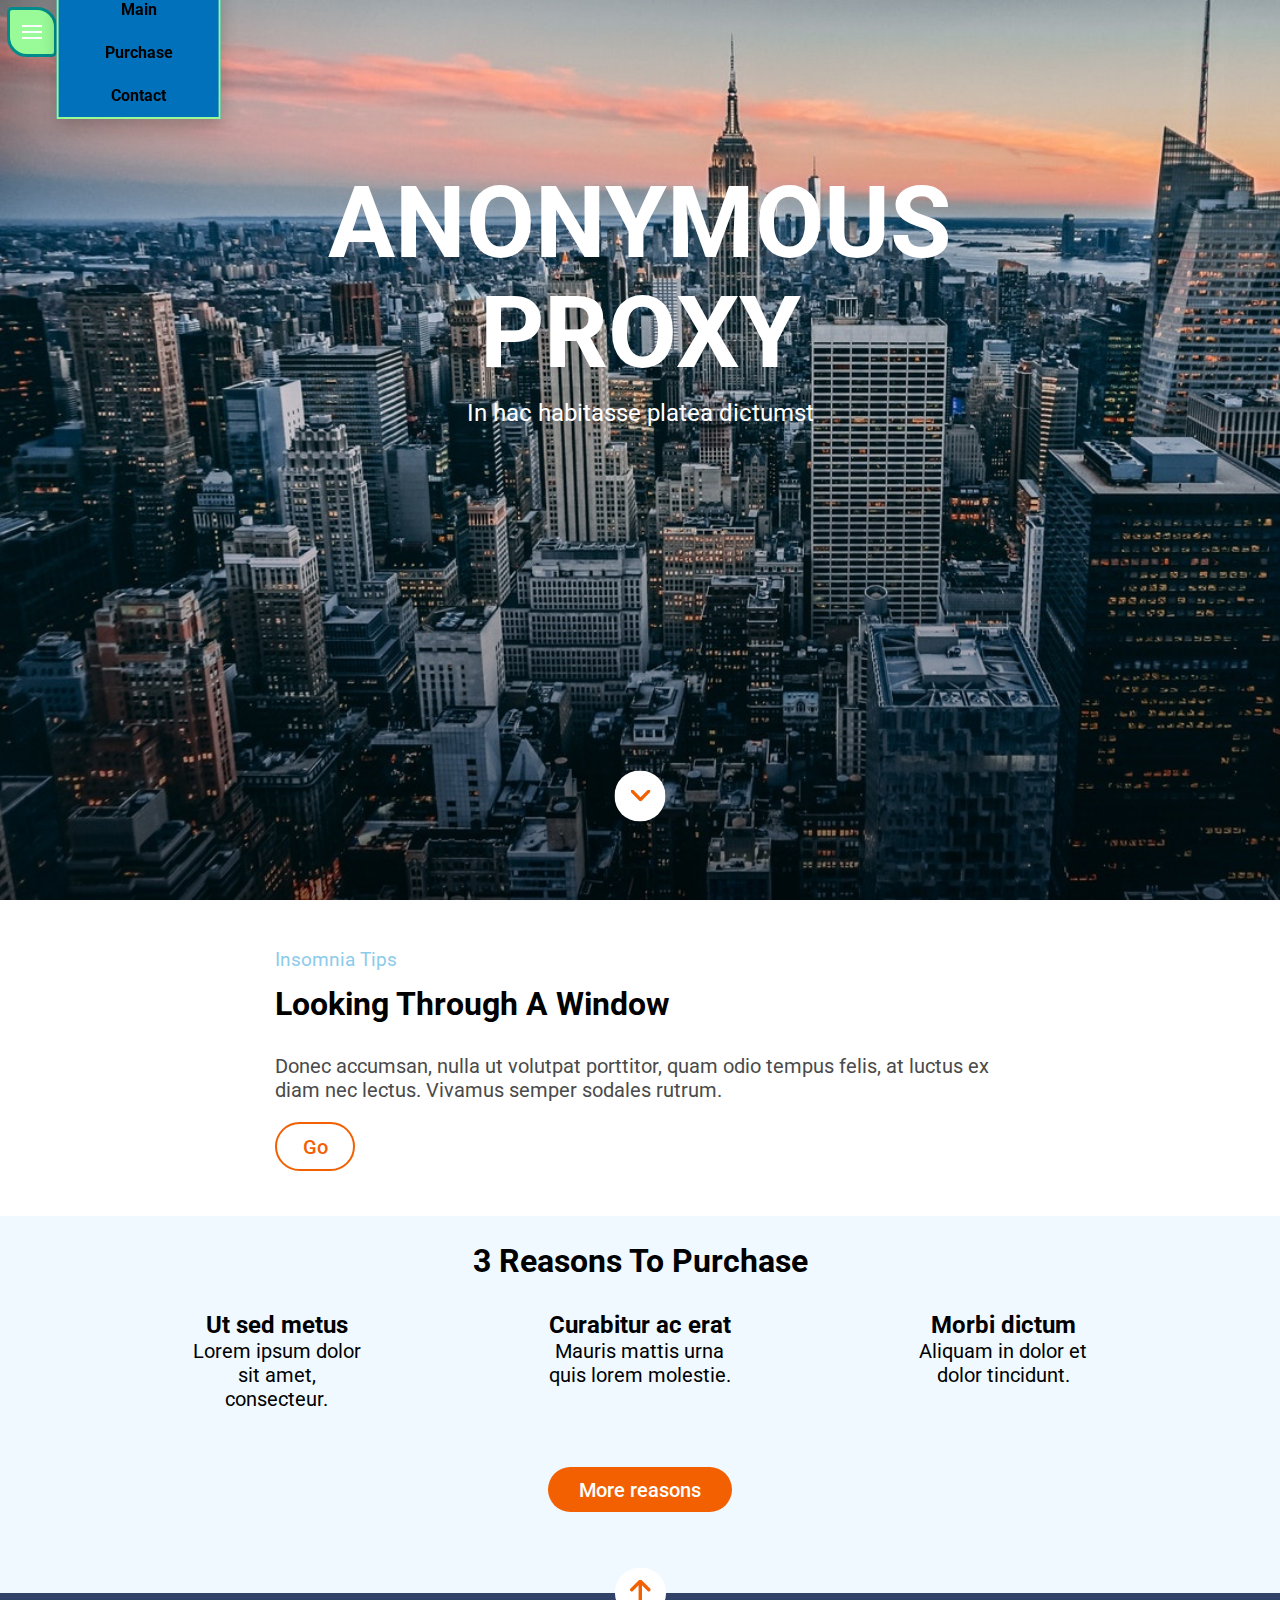
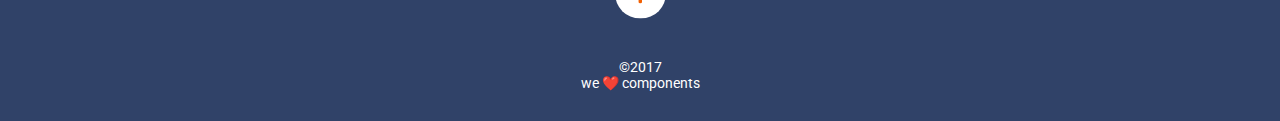
==== commit e1c277ea: "Hamburger's nav improved with also two active links" ====
--- a/docs/index.html
+++ b/docs/index.html
@@ -16,8 +16,8 @@
             <div class="hero">
                 <div class="dropdown">
                     <div class="btn_hamburger dropbtn" href="">
-                        <nav class="dropdown-content"> <a class="a_hamburger" href="">Main</a>
- <a class="a_hamburger" href="">Purchase</a>
+                        <nav class="dropdown-content"> <a class="a_hamburger" href="#header">Main</a>
+ <a class="a_hamburger" href="#section_2">Purchase</a>
 
                             <a
                             class="a_hamburger" href="">Contact</a>
@@ -61,7 +61,7 @@
                     </div>
                 </div>
             </section>
-            <section class="section_2">
+            <section class="section_2" id="section_2">
                 <div>
                     <div class="titles_center">
                          <h4 class="h4_titles 3-reasons">3 Reasons To Purchase</h4>
--- a/docs/assets/css/main.css
+++ b/docs/assets/css/main.css
@@ -1 +1 @@
-.btn_hamburger {background-image: url(../../../../public/assets/images/ico-ico.png);position: fixed;top: 0;left: 0;width: 44px;height: 44px;background-color: #0271bc;z-index: 2;display: -webkit-box;display: -ms-flexbox;display: flex;-webkit-box-orient: vertical;-webkit-box-direction: normal;-ms-flex-direction: column;flex-direction: column;-webkit-box-align: center;-ms-flex-align: center;align-items: center;-webkit-box-pack: center;-ms-flex-pack: center;justify-content: center;-webkit-transition: all ease 0.5s;transition: all ease 0.5s;}.btn_hamburger:hover {background-color: palegreen;border: 3px solid darkcyan;border-radius: 5px 20px;margin: 7px;}.btn_hamburger:hover .a_go {color: orange;font-weight: bold;}.hamburger_line_icon_1,.hamburger_line_icon_2,.hamburger_line_icon_3 {width: 20px;height: 2px;background-color: #fff;margin: 2px;line-height: 0;}.btn_go {cursor: pointer;margin-bottom: 45px;border: 2px solid #f26002;border-radius: 25px;color: #f26002;width: 76px;height: 45px;display: -webkit-box;display: -ms-flexbox;display: flex;-webkit-box-pack: center;-ms-flex-pack: center;justify-content: center;-webkit-box-align: center;-ms-flex-align: center;align-items: center;-webkit-transition: all ease 0.5s;transition: all ease 0.5s;}.btn_go:hover {background-color: #0271bc;border: 2px solid #0271bc;}.btn_go:hover .a_go {color: #fff;font-weight: bold;font-style: italic;}.btn_more-reasons {cursor: pointer;margin: 0 auto;margin-top: 16px;width: 184px;height: 45px;border-radius: 25px;background-color: #f26002;color: #fff;display: -webkit-box;display: -ms-flexbox;display: flex;-webkit-box-align: center;-ms-flex-align: center;align-items: center;-webkit-box-pack: center;-ms-flex-pack: center;justify-content: center;-webkit-transition: all ease 0.5s;transition: all ease 0.5s;}.btn_more-reasons:hover {background-color: #0271bc;}.btn_more-reasons:hover .a_more_reasons {color: #fff;font-weight: bold;font-style: italic;}.btn_down_arrow {cursor: pointer;position: absolute;left: 50%;bottom: 53px;-webkit-transform: translate(-50%, -50%);transform: translate(-50%, -50%);display: -webkit-box;display: -ms-flexbox;display: flex;-webkit-box-pack: center;-ms-flex-pack: center;justify-content: center;-webkit-box-align: center;-ms-flex-align: center;align-items: center;background-color: #fff;width: 45px;height: 45px;border-radius: 25px;z-index: 1;outline-color: #f26002;border: 3px solid transparent;-webkit-transition: all ease 0.65s;transition: all ease 0.65s;}.btn_down_arrow:hover {background-color: #fff;border: 3px solid #f26002;}.btn_up_arrow {cursor: pointer;display: -webkit-box;display: -ms-flexbox;display: flex;-webkit-box-pack: center;-ms-flex-pack: center;justify-content: center;-webkit-box-align: center;-ms-flex-align: center;align-items: center;background-color: #fff;width: 45px;height: 45px;border-radius: 25px;z-index: 1;outline-color: #f26002;position: relative;-webkit-transform: translateY(50%);transform: translateY(50%);margin: 0 auto;border: 3px solid transparent;-webkit-transition: all ease 0.65s;transition: all ease 0.65s;}.btn_up_arrow:hover {background-color: #fff;border: 3px solid #f26002;}.website_title {text-transform: uppercase;color: #fff;font-size: 42px;line-height: 55px;font-family: "Roboto",sans-serif;font-weight: 700;display: -webkit-box;display: -ms-flexbox;display: flex;-webkit-box-orient: vertical;-webkit-box-direction: normal;-ms-flex-direction: column;flex-direction: column;-webkit-box-pack: center;-ms-flex-pack: center;justify-content: center;margin-bottom: 0;}.website_subtitle {color: #fff;font-size: 16px;line-height: 30px;font-family: "Roboto",sans-serif;font-weight: 400;margin-top: 10px;margin-bottom: 40px;}.tips_title {color: #8ccbea;font-family: "Roboto",sans-serif;font-weight: 400;font-size: 14 px;padding-top: 30px;}.p_section_1 {color: #4a4a4a;font-size: 18px;font-family: "Roboto",sans-serif;font-weight: 400;}.h4_titles {color: #000;font-size: 24px;line-height: 30px;font-family: "Roboto",sans-serif;font-weight: 700;margin: 0 auto;margin-bottom: 35px;}.titles_center {display: -webkit-box;display: -ms-flexbox;display: flex;-webkit-box-pack: center;-ms-flex-pack: center;justify-content: center;}.a_go {text-decoration: none;color: #f26002;font-family: "Roboto",sans-serif;font-weight: 500;font-size: 20px;}.a_more_reasons,.a_purchase-easly {text-decoration: none;color: #fff;font-family: "Roboto",sans-serif;font-weight: 500;font-size: 20px;}.a_purchase-easly {font-size: 18px;}.box_title {font-family: "Roboto",sans-serif;font-weight: 700;font-size: 18px;color: #000;margin: 0;}.box_little_text {font-family: "Roboto",sans-serif;font-weight: 400;font-size: 18px;color: #000;margin-top: 0;margin-bottom: 10px;}.copyright_text {font-family: "Roboto",sans-serif;font-weight: 400;font-size: 14px;color: #fff;}.a_hamburger {font-family: "Roboto",sans-serif;font-weight: 700;font-size: 16px;}.dropdown {position: relative;display: inline-block;}.dropdown-content {display: none;position: absolute;background-color: #0271bc;border: 2px solid palegreen;min-width: 160px;-webkit-box-shadow: 0px 8px 16px 0px rgba(0,0,0,0.2);box-shadow: 0px 8px 16px 0px rgba(0,0,0,0.2);z-index: 1;-webkit-transform: translateX(70%);transform: translateX(70%);margin-top: 40px;}.dropdown-content a {color: black;padding: 12px 16px;text-decoration: none;display: block;}.dropdown-content a:hover {background-color: #ddd;}.dropdown:hover .dropdown-content {display: block;}body {margin: 0;padding: 0;}.header {background: url(../images/cover.jpg);background-size: cover;height: 100vh;width: 100%;position: relative;}.hero {text-align: center;}.main_titles_box {position: absolute;top: 50%;left: 50%;-webkit-transform: translate(-50%, -50%);transform: translate(-50%, -50%);top: 284px;}.section_1 {background-color: #fff;padding-left: 15px;padding-right: 15px;padding-top: 0px;padding-bottom: 0px;}.section_2 {background-color: #eff9ff;padding-left: 15px;padding-right: 15px;padding-top: 30px;padding-bottom: 0px;}.ul_purchase {margin: 0;padding: 0;display: grid;grid-template-columns: 1fr 1fr 1fr;grid-template-rows: auto;justify-items: center;}.li_purchase {grid-column-start: 1;grid-column-end: 4;}.li_purchase_1,.li_purchase_2,.li_purchase_3,.li_purchase_4 {list-style-type: none;text-align: center;margin: 0 auto;margin-bottom: 30px;max-width: 184px;}.footer_principal_container {background-color: #304268;color: #fff;padding-left: 15px;padding-right: 15px;padding-top: 0px;padding-bottom: 0px;display: -webkit-box;display: -ms-flexbox;display: flex;-webkit-box-orient: vertical;-webkit-box-direction: reverse;-ms-flex-direction: column-reverse;flex-direction: column-reverse;height: 128px;}.footer {margin-bottom: 30px;display: -webkit-box;display: -ms-flexbox;display: flex;-webkit-box-orient: vertical;-webkit-box-direction: normal;-ms-flex-direction: column;flex-direction: column;justify-items: center;-webkit-box-align: center;-ms-flex-align: center;align-items: center;}@media all and (min-width: 768px) {.website_title {font-size: 80px;line-height: 110px;}.website_subtitle {font-size: 24px;}.h4_titles {font-size: 26px;}.p_section_1 {font-size: 20px;}.box_title {font-size: 24px;}.box_little_text {font-size: 20px;}.3-reasons {font-size: 26px;}.ul_purchase,.desktop_box_width-730px {padding-left: 40px;padding-right: 40px;}.li_purchase_1 {grid-column-start: 1;grid-column-end: 2;}.li_purchase_2 {grid-column-start: 2;grid-column-end: 3;}.li_purchase_3 {grid-column-start: 3;grid-column-end: 4;}.title_header-2 {font-size: 2.5vh;padding-right: 85px;}.more-reasons_section1 {padding-top: 20vh;}.more-reasons_paragraph-seats {margin-bottom: 30px;}}@media all and (min-width: 1200px) {.header,.section_1 {padding: 0;}.website_title {font-size: 100px;}.website_subtitle {font-size: 24px;}.h4_titles {font-size: 32px;}.p_section_1 {font-size: 20px;}.box_title {font-size: 24px;}.box_little_text {font-size: 20px;}.desktop_box_width-730px {width: 730px;margin: 0 auto;}.3-reasons {font-size: 32px;}.ul_purchase {padding-left: 80px;padding-right: 80px;}.footer {padding-left: 275px;padding-right: 275px;}.title_header-2 {font-size: 3vh;padding-right: 85px;}}
+.btn_hamburger {background-image: url(../../../../public/assets/images/ico-ico.png);position: fixed;top: 0;left: 0;width: 44px;height: 44px;background-color: #0271bc;z-index: 2;display: -webkit-box;display: -ms-flexbox;display: flex;-webkit-box-orient: vertical;-webkit-box-direction: normal;-ms-flex-direction: column;flex-direction: column;-webkit-box-align: center;-ms-flex-align: center;align-items: center;-webkit-box-pack: center;-ms-flex-pack: center;justify-content: center;-webkit-transition: all ease 0.5s;transition: all ease 0.5s;}.btn_hamburger:hover {background-color: palegreen;border: 3px solid darkcyan;border-radius: 5px 20px;margin: 7px;}.btn_hamburger:hover .a_go {color: orange;font-weight: bold;}.hamburger_line_icon_1,.hamburger_line_icon_2,.hamburger_line_icon_3 {width: 20px;height: 2px;background-color: #fff;margin: 2px;line-height: 0;}.btn_go {cursor: pointer;margin-bottom: 45px;border: 2px solid #f26002;border-radius: 25px;color: #f26002;width: 76px;height: 45px;display: -webkit-box;display: -ms-flexbox;display: flex;-webkit-box-pack: center;-ms-flex-pack: center;justify-content: center;-webkit-box-align: center;-ms-flex-align: center;align-items: center;-webkit-transition: all ease 0.5s;transition: all ease 0.5s;}.btn_go:hover {background-color: #0271bc;border: 2px solid #0271bc;}.btn_go:hover .a_go {color: #fff;font-weight: bold;font-style: italic;}.btn_more-reasons {cursor: pointer;margin: 0 auto;margin-top: 16px;width: 184px;height: 45px;border-radius: 25px;background-color: #f26002;color: #fff;display: -webkit-box;display: -ms-flexbox;display: flex;-webkit-box-align: center;-ms-flex-align: center;align-items: center;-webkit-box-pack: center;-ms-flex-pack: center;justify-content: center;-webkit-transition: all ease 0.5s;transition: all ease 0.5s;}.btn_more-reasons:hover {background-color: #0271bc;}.btn_more-reasons:hover .a_more_reasons {color: #fff;font-weight: bold;font-style: italic;}.btn_down_arrow {cursor: pointer;position: absolute;left: 50%;bottom: 53px;-webkit-transform: translate(-50%, -50%);transform: translate(-50%, -50%);display: -webkit-box;display: -ms-flexbox;display: flex;-webkit-box-pack: center;-ms-flex-pack: center;justify-content: center;-webkit-box-align: center;-ms-flex-align: center;align-items: center;background-color: #fff;width: 45px;height: 45px;border-radius: 25px;z-index: 1;outline-color: #f26002;border: 3px solid transparent;-webkit-transition: all ease 0.65s;transition: all ease 0.65s;}.btn_down_arrow:hover {background-color: #fff;border: 3px solid #f26002;}.btn_up_arrow {cursor: pointer;display: -webkit-box;display: -ms-flexbox;display: flex;-webkit-box-pack: center;-ms-flex-pack: center;justify-content: center;-webkit-box-align: center;-ms-flex-align: center;align-items: center;background-color: #fff;width: 45px;height: 45px;border-radius: 25px;z-index: 1;outline-color: #f26002;position: relative;-webkit-transform: translateY(50%);transform: translateY(50%);margin: 0 auto;border: 3px solid transparent;-webkit-transition: all ease 0.65s;transition: all ease 0.65s;}.btn_up_arrow:hover {background-color: #fff;border: 3px solid #f26002;}.website_title {text-transform: uppercase;color: #fff;font-size: 42px;line-height: 55px;font-family: "Roboto",sans-serif;font-weight: 700;display: -webkit-box;display: -ms-flexbox;display: flex;-webkit-box-orient: vertical;-webkit-box-direction: normal;-ms-flex-direction: column;flex-direction: column;-webkit-box-pack: center;-ms-flex-pack: center;justify-content: center;margin-bottom: 0;}.website_subtitle {color: #fff;font-size: 16px;line-height: 30px;font-family: "Roboto",sans-serif;font-weight: 400;margin-top: 10px;margin-bottom: 40px;}.tips_title {color: #8ccbea;font-family: "Roboto",sans-serif;font-weight: 400;font-size: 14 px;padding-top: 30px;}.p_section_1 {color: #4a4a4a;font-size: 18px;font-family: "Roboto",sans-serif;font-weight: 400;}.h4_titles {color: #000;font-size: 24px;line-height: 30px;font-family: "Roboto",sans-serif;font-weight: 700;margin: 0 auto;margin-bottom: 35px;}.titles_center {display: -webkit-box;display: -ms-flexbox;display: flex;-webkit-box-pack: center;-ms-flex-pack: center;justify-content: center;}.a_go {text-decoration: none;color: #f26002;font-family: "Roboto",sans-serif;font-weight: 500;font-size: 20px;}.a_more_reasons,.a_purchase-easly {text-decoration: none;color: #fff;font-family: "Roboto",sans-serif;font-weight: 500;font-size: 20px;}.a_purchase-easly {font-size: 18px;}.box_title {font-family: "Roboto",sans-serif;font-weight: 700;font-size: 18px;color: #000;margin: 0;}.box_little_text {font-family: "Roboto",sans-serif;font-weight: 400;font-size: 18px;color: #000;margin-top: 0;margin-bottom: 10px;}.copyright_text {font-family: "Roboto",sans-serif;font-weight: 400;font-size: 14px;color: #fff;}.a_hamburger {font-family: "Roboto",sans-serif;font-weight: 700;font-size: 16px;}.dropdown {position: relative;display: inline-block;}.dropdown-content {display: none;position: absolute;background-color: #0271bc;border: 2px solid palegreen;min-width: 160px;-webkit-box-shadow: 0px 8px 16px 0px rgba(0,0,0,0.2);box-shadow: 0px 8px 16px 0px rgba(0,0,0,0.2);z-index: 1;-webkit-transform: translateX(65%);transform: translateX(65%);margin-top: 40px;}.dropdown-content a {color: black;padding: 12px 16px;text-decoration: none;display: block;}.dropdown-content a:hover {background-color: #ddd;}.dropdown:hover .dropdown-content {display: block;}body {margin: 0;padding: 0;}.header {background: url(../images/cover.jpg);background-size: cover;height: 100vh;width: 100%;position: relative;}.hero {text-align: center;}.main_titles_box {position: absolute;top: 50%;left: 50%;-webkit-transform: translate(-50%, -50%);transform: translate(-50%, -50%);top: 284px;}.section_1 {background-color: #fff;padding-left: 15px;padding-right: 15px;padding-top: 0px;padding-bottom: 0px;}.section_2 {background-color: #eff9ff;padding-left: 15px;padding-right: 15px;padding-top: 30px;padding-bottom: 0px;}.ul_purchase {margin: 0;padding: 0;display: grid;grid-template-columns: 1fr 1fr 1fr;grid-template-rows: auto;justify-items: center;}.li_purchase {grid-column-start: 1;grid-column-end: 4;}.li_purchase_1,.li_purchase_2,.li_purchase_3,.li_purchase_4 {list-style-type: none;text-align: center;margin: 0 auto;margin-bottom: 30px;max-width: 184px;}.footer_principal_container {background-color: #304268;color: #fff;padding-left: 15px;padding-right: 15px;padding-top: 0px;padding-bottom: 0px;display: -webkit-box;display: -ms-flexbox;display: flex;-webkit-box-orient: vertical;-webkit-box-direction: reverse;-ms-flex-direction: column-reverse;flex-direction: column-reverse;height: 128px;}.footer {margin-bottom: 30px;display: -webkit-box;display: -ms-flexbox;display: flex;-webkit-box-orient: vertical;-webkit-box-direction: normal;-ms-flex-direction: column;flex-direction: column;justify-items: center;-webkit-box-align: center;-ms-flex-align: center;align-items: center;}@media all and (min-width: 768px) {.website_title {font-size: 80px;line-height: 110px;}.website_subtitle {font-size: 24px;}.h4_titles {font-size: 26px;}.p_section_1 {font-size: 20px;}.box_title {font-size: 24px;}.box_little_text {font-size: 20px;}.3-reasons {font-size: 26px;}.ul_purchase,.desktop_box_width-730px {padding-left: 40px;padding-right: 40px;}.li_purchase_1 {grid-column-start: 1;grid-column-end: 2;}.li_purchase_2 {grid-column-start: 2;grid-column-end: 3;}.li_purchase_3 {grid-column-start: 3;grid-column-end: 4;}.title_header-2 {font-size: 2.5vh;padding-right: 85px;}.more-reasons_section1 {padding-top: 20vh;}.more-reasons_paragraph-seats {margin-bottom: 30px;}}@media all and (min-width: 1200px) {.header,.section_1 {padding: 0;}.website_title {font-size: 100px;}.website_subtitle {font-size: 24px;}.h4_titles {font-size: 32px;}.p_section_1 {font-size: 20px;}.box_title {font-size: 24px;}.box_little_text {font-size: 20px;}.desktop_box_width-730px {width: 730px;margin: 0 auto;}.3-reasons {font-size: 32px;}.ul_purchase {padding-left: 80px;padding-right: 80px;}.footer {padding-left: 275px;padding-right: 275px;}.title_header-2 {font-size: 3vh;padding-right: 85px;}}
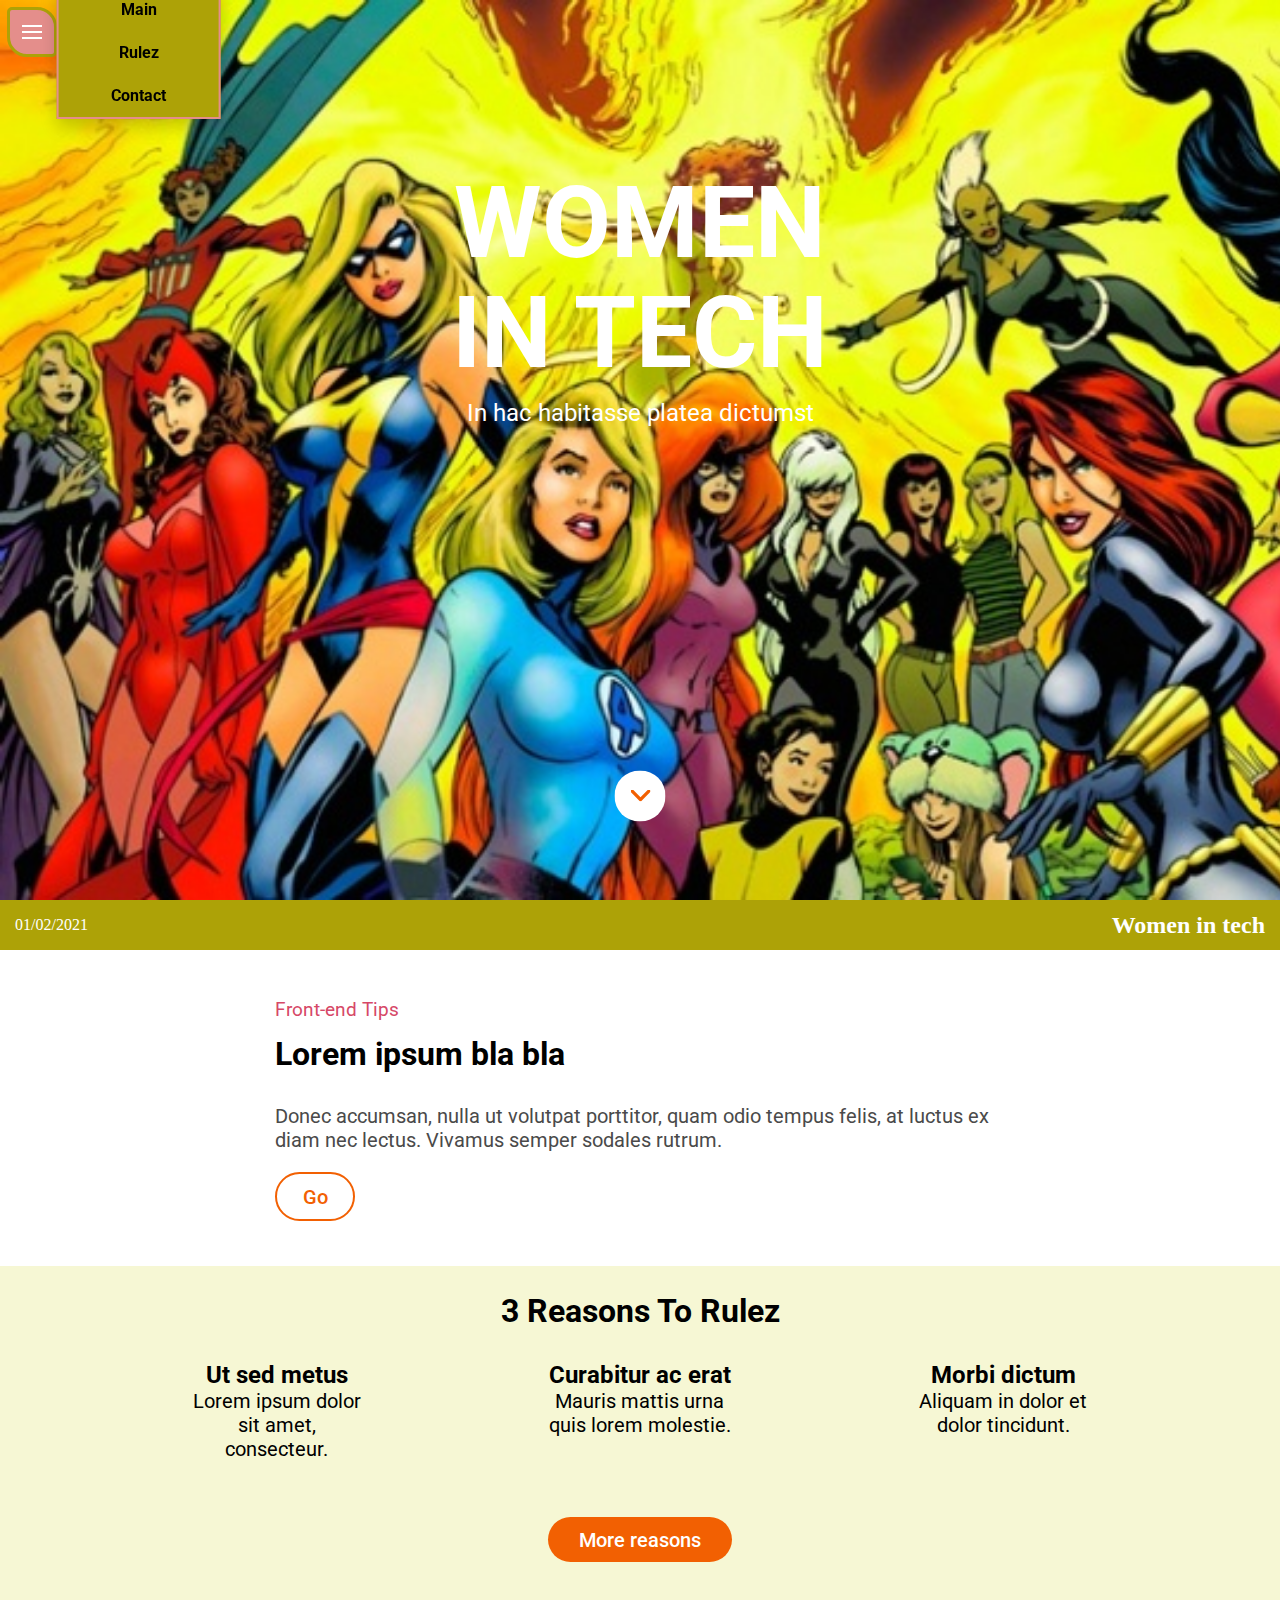
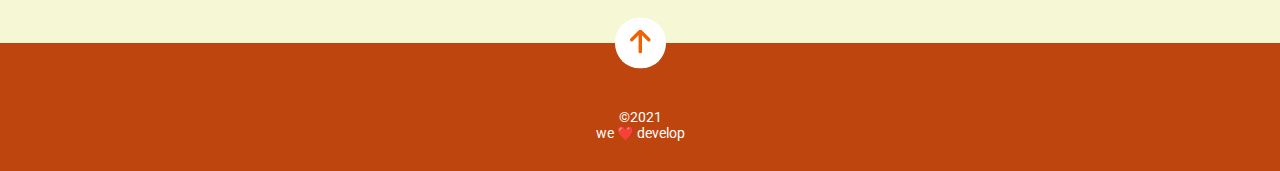
==== commit 53c5a7f4: "gulp docs" ====
--- a/docs/index.html
+++ b/docs/index.html
@@ -17,7 +17,7 @@
                 <div class="dropdown">
                     <div class="btn_hamburger dropbtn" href="">
                         <nav class="dropdown-content"> <a class="a_hamburger" href="#header">Main</a>
- <a class="a_hamburger" href="#section_2">Purchase</a>
+ <a class="a_hamburger" href="#section_2">Rulez</a>
 
                             <a
                             class="a_hamburger" href="">Contact</a>
@@ -29,8 +29,8 @@
                 </div>
                 <div class="main_titles_box">
                      <h1 class="website_title">
-                <div>anonymous</div>
-                <div>proxy</div>
+                <div>women</div>
+                <div>in tech</div>
             </h1>
 
                      <h2 class="website_subtitle">In hac habitasse platea dictumst</h2>
@@ -42,14 +42,19 @@
             </div>
         </header>
         <main class="_main">
+            <section class="section_exam">
+                 <h2 class="p_exam">Women in tech</h2>
+
+                <p>01/02/2021</p>
+            </section>
             <section class="section_1" id="section_1">
                 <div class="desktop_box_width-730px">
                     <div>
-                         <h3 class="tips_title">Insomnia Tips</h3>
+                         <h3 class="tips_title">Front-end Tips</h3>
 
                     </div>
                     <div>
-                         <h4 class="h4_titles">Looking Through A Window</h4>
+                         <h4 class="h4_titles">Lorem ipsum bla bla</h4>
 
                     </div>
                     <div>
@@ -64,7 +69,7 @@
             <section class="section_2" id="section_2">
                 <div>
                     <div class="titles_center">
-                         <h4 class="h4_titles 3-reasons">3 Reasons To Purchase</h4>
+                         <h4 class="h4_titles 3-reasons">3 Reasons To Rulez</h4>
 
                     </div>
                     <ul class="ul_purchase">
@@ -97,8 +102,8 @@
         </main>
         <footer class="footer_principal_container">
             <div class="footer">
-                <div class="copyright_text">©2017</div>
-                <div class="copyright_text">we ❤️ components</div>
+                <div class="copyright_text">©2021</div>
+                <div class="copyright_text">we ❤️ develop</div>
             </div>
         </footer>
     </body>
--- a/docs/assets/css/main.css
+++ b/docs/assets/css/main.css
@@ -1 +1 @@
-.btn_hamburger {background-image: url(../../../../public/assets/images/ico-ico.png);position: fixed;top: 0;left: 0;width: 44px;height: 44px;background-color: #0271bc;z-index: 2;display: -webkit-box;display: -ms-flexbox;display: flex;-webkit-box-orient: vertical;-webkit-box-direction: normal;-ms-flex-direction: column;flex-direction: column;-webkit-box-align: center;-ms-flex-align: center;align-items: center;-webkit-box-pack: center;-ms-flex-pack: center;justify-content: center;-webkit-transition: all ease 0.5s;transition: all ease 0.5s;}.btn_hamburger:hover {background-color: palegreen;border: 3px solid darkcyan;border-radius: 5px 20px;margin: 7px;}.btn_hamburger:hover .a_go {color: orange;font-weight: bold;}.hamburger_line_icon_1,.hamburger_line_icon_2,.hamburger_line_icon_3 {width: 20px;height: 2px;background-color: #fff;margin: 2px;line-height: 0;}.btn_go {cursor: pointer;margin-bottom: 45px;border: 2px solid #f26002;border-radius: 25px;color: #f26002;width: 76px;height: 45px;display: -webkit-box;display: -ms-flexbox;display: flex;-webkit-box-pack: center;-ms-flex-pack: center;justify-content: center;-webkit-box-align: center;-ms-flex-align: center;align-items: center;-webkit-transition: all ease 0.5s;transition: all ease 0.5s;}.btn_go:hover {background-color: #0271bc;border: 2px solid #0271bc;}.btn_go:hover .a_go {color: #fff;font-weight: bold;font-style: italic;}.btn_more-reasons {cursor: pointer;margin: 0 auto;margin-top: 16px;width: 184px;height: 45px;border-radius: 25px;background-color: #f26002;color: #fff;display: -webkit-box;display: -ms-flexbox;display: flex;-webkit-box-align: center;-ms-flex-align: center;align-items: center;-webkit-box-pack: center;-ms-flex-pack: center;justify-content: center;-webkit-transition: all ease 0.5s;transition: all ease 0.5s;}.btn_more-reasons:hover {background-color: #0271bc;}.btn_more-reasons:hover .a_more_reasons {color: #fff;font-weight: bold;font-style: italic;}.btn_down_arrow {cursor: pointer;position: absolute;left: 50%;bottom: 53px;-webkit-transform: translate(-50%, -50%);transform: translate(-50%, -50%);display: -webkit-box;display: -ms-flexbox;display: flex;-webkit-box-pack: center;-ms-flex-pack: center;justify-content: center;-webkit-box-align: center;-ms-flex-align: center;align-items: center;background-color: #fff;width: 45px;height: 45px;border-radius: 25px;z-index: 1;outline-color: #f26002;border: 3px solid transparent;-webkit-transition: all ease 0.65s;transition: all ease 0.65s;}.btn_down_arrow:hover {background-color: #fff;border: 3px solid #f26002;}.btn_up_arrow {cursor: pointer;display: -webkit-box;display: -ms-flexbox;display: flex;-webkit-box-pack: center;-ms-flex-pack: center;justify-content: center;-webkit-box-align: center;-ms-flex-align: center;align-items: center;background-color: #fff;width: 45px;height: 45px;border-radius: 25px;z-index: 1;outline-color: #f26002;position: relative;-webkit-transform: translateY(50%);transform: translateY(50%);margin: 0 auto;border: 3px solid transparent;-webkit-transition: all ease 0.65s;transition: all ease 0.65s;}.btn_up_arrow:hover {background-color: #fff;border: 3px solid #f26002;}.website_title {text-transform: uppercase;color: #fff;font-size: 42px;line-height: 55px;font-family: "Roboto",sans-serif;font-weight: 700;display: -webkit-box;display: -ms-flexbox;display: flex;-webkit-box-orient: vertical;-webkit-box-direction: normal;-ms-flex-direction: column;flex-direction: column;-webkit-box-pack: center;-ms-flex-pack: center;justify-content: center;margin-bottom: 0;}.website_subtitle {color: #fff;font-size: 16px;line-height: 30px;font-family: "Roboto",sans-serif;font-weight: 400;margin-top: 10px;margin-bottom: 40px;}.tips_title {color: #8ccbea;font-family: "Roboto",sans-serif;font-weight: 400;font-size: 14 px;padding-top: 30px;}.p_section_1 {color: #4a4a4a;font-size: 18px;font-family: "Roboto",sans-serif;font-weight: 400;}.h4_titles {color: #000;font-size: 24px;line-height: 30px;font-family: "Roboto",sans-serif;font-weight: 700;margin: 0 auto;margin-bottom: 35px;}.titles_center {display: -webkit-box;display: -ms-flexbox;display: flex;-webkit-box-pack: center;-ms-flex-pack: center;justify-content: center;}.a_go {text-decoration: none;color: #f26002;font-family: "Roboto",sans-serif;font-weight: 500;font-size: 20px;}.a_more_reasons,.a_purchase-easly {text-decoration: none;color: #fff;font-family: "Roboto",sans-serif;font-weight: 500;font-size: 20px;}.a_purchase-easly {font-size: 18px;}.box_title {font-family: "Roboto",sans-serif;font-weight: 700;font-size: 18px;color: #000;margin: 0;}.box_little_text {font-family: "Roboto",sans-serif;font-weight: 400;font-size: 18px;color: #000;margin-top: 0;margin-bottom: 10px;}.copyright_text {font-family: "Roboto",sans-serif;font-weight: 400;font-size: 14px;color: #fff;}.a_hamburger {font-family: "Roboto",sans-serif;font-weight: 700;font-size: 16px;}.dropdown {position: relative;display: inline-block;}.dropdown-content {display: none;position: absolute;background-color: #0271bc;border: 2px solid palegreen;min-width: 160px;-webkit-box-shadow: 0px 8px 16px 0px rgba(0,0,0,0.2);box-shadow: 0px 8px 16px 0px rgba(0,0,0,0.2);z-index: 1;-webkit-transform: translateX(65%);transform: translateX(65%);margin-top: 40px;}.dropdown-content a {color: black;padding: 12px 16px;text-decoration: none;display: block;}.dropdown-content a:hover {background-color: #ddd;}.dropdown:hover .dropdown-content {display: block;}body {margin: 0;padding: 0;}.header {background: url(../images/cover.jpg);background-size: cover;height: 100vh;width: 100%;position: relative;}.hero {text-align: center;}.main_titles_box {position: absolute;top: 50%;left: 50%;-webkit-transform: translate(-50%, -50%);transform: translate(-50%, -50%);top: 284px;}.section_1 {background-color: #fff;padding-left: 15px;padding-right: 15px;padding-top: 0px;padding-bottom: 0px;}.section_2 {background-color: #eff9ff;padding-left: 15px;padding-right: 15px;padding-top: 30px;padding-bottom: 0px;}.ul_purchase {margin: 0;padding: 0;display: grid;grid-template-columns: 1fr 1fr 1fr;grid-template-rows: auto;justify-items: center;}.li_purchase {grid-column-start: 1;grid-column-end: 4;}.li_purchase_1,.li_purchase_2,.li_purchase_3,.li_purchase_4 {list-style-type: none;text-align: center;margin: 0 auto;margin-bottom: 30px;max-width: 184px;}.footer_principal_container {background-color: #304268;color: #fff;padding-left: 15px;padding-right: 15px;padding-top: 0px;padding-bottom: 0px;display: -webkit-box;display: -ms-flexbox;display: flex;-webkit-box-orient: vertical;-webkit-box-direction: reverse;-ms-flex-direction: column-reverse;flex-direction: column-reverse;height: 128px;}.footer {margin-bottom: 30px;display: -webkit-box;display: -ms-flexbox;display: flex;-webkit-box-orient: vertical;-webkit-box-direction: normal;-ms-flex-direction: column;flex-direction: column;justify-items: center;-webkit-box-align: center;-ms-flex-align: center;align-items: center;}@media all and (min-width: 768px) {.website_title {font-size: 80px;line-height: 110px;}.website_subtitle {font-size: 24px;}.h4_titles {font-size: 26px;}.p_section_1 {font-size: 20px;}.box_title {font-size: 24px;}.box_little_text {font-size: 20px;}.3-reasons {font-size: 26px;}.ul_purchase,.desktop_box_width-730px {padding-left: 40px;padding-right: 40px;}.li_purchase_1 {grid-column-start: 1;grid-column-end: 2;}.li_purchase_2 {grid-column-start: 2;grid-column-end: 3;}.li_purchase_3 {grid-column-start: 3;grid-column-end: 4;}.title_header-2 {font-size: 2.5vh;padding-right: 85px;}.more-reasons_section1 {padding-top: 20vh;}.more-reasons_paragraph-seats {margin-bottom: 30px;}}@media all and (min-width: 1200px) {.header,.section_1 {padding: 0;}.website_title {font-size: 100px;}.website_subtitle {font-size: 24px;}.h4_titles {font-size: 32px;}.p_section_1 {font-size: 20px;}.box_title {font-size: 24px;}.box_little_text {font-size: 20px;}.desktop_box_width-730px {width: 730px;margin: 0 auto;}.3-reasons {font-size: 32px;}.ul_purchase {padding-left: 80px;padding-right: 80px;}.footer {padding-left: 275px;padding-right: 275px;}.title_header-2 {font-size: 3vh;padding-right: 85px;}}
+.btn_hamburger {background-image: url(../../../../public/assets/images/ico-ico.png);position: fixed;top: 0;left: 0;width: 44px;height: 44px;background-color: #ada207;z-index: 2;display: -webkit-box;display: -ms-flexbox;display: flex;-webkit-box-orient: vertical;-webkit-box-direction: normal;-ms-flex-direction: column;flex-direction: column;-webkit-box-align: center;-ms-flex-align: center;align-items: center;-webkit-box-pack: center;-ms-flex-pack: center;justify-content: center;-webkit-transition: all ease 0.5s;transition: all ease 0.5s;}.btn_hamburger:hover {background-color: #e48e8b;border: 3px solid #ada207;border-radius: 5px 20px;margin: 7px;}.btn_hamburger:hover .a_go {color: orange;font-weight: bold;}.hamburger_line_icon_1,.hamburger_line_icon_2,.hamburger_line_icon_3 {width: 20px;height: 2px;background-color: #fff;margin: 2px;line-height: 0;}.btn_go {cursor: pointer;margin-bottom: 45px;border: 2px solid #f26002;border-radius: 25px;color: #f26002;width: 76px;height: 45px;display: -webkit-box;display: -ms-flexbox;display: flex;-webkit-box-pack: center;-ms-flex-pack: center;justify-content: center;-webkit-box-align: center;-ms-flex-align: center;align-items: center;-webkit-transition: all ease 0.5s;transition: all ease 0.5s;}.btn_go:hover {background-color: #ada207;border: 2px solid #ada207;}.btn_go:hover .a_go {color: #fff;font-weight: bold;font-style: italic;}.btn_more-reasons {cursor: pointer;margin: 0 auto;margin-top: 16px;width: 184px;height: 45px;border-radius: 25px;background-color: #f26002;color: #fff;display: -webkit-box;display: -ms-flexbox;display: flex;-webkit-box-align: center;-ms-flex-align: center;align-items: center;-webkit-box-pack: center;-ms-flex-pack: center;justify-content: center;-webkit-transition: all ease 0.5s;transition: all ease 0.5s;}.btn_more-reasons:hover {background-color: #ada207;}.btn_more-reasons:hover .a_more_reasons {color: #fff;font-weight: bold;font-style: italic;}.btn_down_arrow {cursor: pointer;position: absolute;left: 50%;bottom: 53px;-webkit-transform: translate(-50%, -50%);transform: translate(-50%, -50%);display: -webkit-box;display: -ms-flexbox;display: flex;-webkit-box-pack: center;-ms-flex-pack: center;justify-content: center;-webkit-box-align: center;-ms-flex-align: center;align-items: center;background-color: #fff;width: 45px;height: 45px;border-radius: 25px;z-index: 1;outline-color: #f26002;border: 3px solid transparent;-webkit-transition: all ease 0.65s;transition: all ease 0.65s;}.btn_down_arrow:hover {background-color: #fff;border: 3px solid #f26002;}.btn_up_arrow {cursor: pointer;display: -webkit-box;display: -ms-flexbox;display: flex;-webkit-box-pack: center;-ms-flex-pack: center;justify-content: center;-webkit-box-align: center;-ms-flex-align: center;align-items: center;background-color: #fff;width: 45px;height: 45px;border-radius: 25px;z-index: 1;outline-color: #f26002;position: relative;-webkit-transform: translateY(50%);transform: translateY(50%);margin: 0 auto;border: 3px solid transparent;-webkit-transition: all ease 0.65s;transition: all ease 0.65s;position: relative;-webkit-animation: mymove 5s infinite;animation: mymove 5s infinite;}.btn_up_arrow:hover {background-color: #fff;border: 3px solid #f26002;}.website_title {text-transform: uppercase;color: #fff;font-size: 42px;line-height: 55px;font-family: "Roboto",sans-serif;font-weight: 700;display: -webkit-box;display: -ms-flexbox;display: flex;-webkit-box-orient: vertical;-webkit-box-direction: normal;-ms-flex-direction: column;flex-direction: column;-webkit-box-pack: center;-ms-flex-pack: center;justify-content: center;margin-bottom: 0;}.website_subtitle {color: #fff;font-size: 16px;line-height: 30px;font-family: "Roboto",sans-serif;font-weight: 400;margin-top: 10px;margin-bottom: 40px;}.tips_title {color: #d64867;font-family: "Roboto",sans-serif;font-weight: 400;font-size: 14 px;padding-top: 30px;}.p_section_1 {color: #4a4a4a;font-size: 18px;font-family: "Roboto",sans-serif;font-weight: 400;}.h4_titles {color: #000;font-size: 24px;line-height: 30px;font-family: "Roboto",sans-serif;font-weight: 700;margin: 0 auto;margin-bottom: 35px;}.titles_center {display: -webkit-box;display: -ms-flexbox;display: flex;-webkit-box-pack: center;-ms-flex-pack: center;justify-content: center;}.a_go {text-decoration: none;color: #f26002;font-family: "Roboto",sans-serif;font-weight: 500;font-size: 20px;}.a_more_reasons,.a_purchase-easly {text-decoration: none;color: #fff;font-family: "Roboto",sans-serif;font-weight: 500;font-size: 20px;}.a_purchase-easly {font-size: 18px;}.box_title {font-family: "Roboto",sans-serif;font-weight: 700;font-size: 18px;color: #000;margin: 0;}.box_little_text {font-family: "Roboto",sans-serif;font-weight: 400;font-size: 18px;color: #000;margin-top: 0;margin-bottom: 10px;}.copyright_text {font-family: "Roboto",sans-serif;font-weight: 400;font-size: 14px;color: #fff;}.a_hamburger {font-family: "Roboto",sans-serif;font-weight: 700;font-size: 16px;}.dropdown {position: relative;display: inline-block;}.dropdown-content {display: none;position: absolute;background-color: #ada207;border: 2px solid #e48e8b;min-width: 160px;-webkit-box-shadow: 0px 8px 16px 0px rgba(0,0,0,0.2);box-shadow: 0px 8px 16px 0px rgba(0,0,0,0.2);z-index: 1;-webkit-transform: translateX(65%);transform: translateX(65%);margin-top: 40px;}.dropdown-content a {color: black;padding: 12px 16px;text-decoration: none;display: block;}.dropdown-content a:hover {background-color: #ddd;}.dropdown:hover .dropdown-content {display: block;}body {margin: 0;padding: 0;}.header {background: url(../images/cover.jpg);background-size: cover;height: 100vh;width: 100%;position: relative;}.hero {text-align: center;}.main_titles_box {position: absolute;top: 50%;left: 50%;-webkit-transform: translate(-50%, -50%);transform: translate(-50%, -50%);top: 284px;}.section_1 {background-color: #fff;padding-left: 15px;padding-right: 15px;padding-top: 0px;padding-bottom: 0px;}.section_2 {background-color: #f6f7d4;padding-left: 15px;padding-right: 15px;padding-top: 30px;padding-bottom: 0px;}.ul_purchase {margin: 0;padding: 0;display: grid;grid-template-columns: 1fr 1fr 1fr;grid-template-rows: auto;justify-items: center;}.li_purchase {grid-column-start: 1;grid-column-end: 4;}.li_purchase_1,.li_purchase_2,.li_purchase_3,.li_purchase_4 {list-style-type: none;text-align: center;margin: 0 auto;margin-bottom: 30px;max-width: 184px;}.section_exam {background-color: #f26002;color: #fff;padding: 0 15px;}.p_exam {margin: 0;}.footer_principal_container {background-color: #be450d;color: #fff;padding-left: 15px;padding-right: 15px;padding-top: 0px;padding-bottom: 0px;display: -webkit-box;display: -ms-flexbox;display: flex;-webkit-box-orient: vertical;-webkit-box-direction: reverse;-ms-flex-direction: column-reverse;flex-direction: column-reverse;height: 128px;}.footer {margin-bottom: 30px;display: -webkit-box;display: -ms-flexbox;display: flex;-webkit-box-orient: vertical;-webkit-box-direction: normal;-ms-flex-direction: column;flex-direction: column;justify-items: center;-webkit-box-align: center;-ms-flex-align: center;align-items: center;}@media all and (min-width: 768px) {.website_title {font-size: 80px;line-height: 110px;}.website_subtitle {font-size: 24px;}.h4_titles {font-size: 26px;}.p_section_1 {font-size: 20px;}.box_title {font-size: 24px;}.box_little_text {font-size: 20px;}.3-reasons {font-size: 26px;}.ul_purchase,.desktop_box_width-730px {padding-left: 40px;padding-right: 40px;}.li_purchase_1 {grid-column-start: 1;grid-column-end: 2;}.li_purchase_2 {grid-column-start: 2;grid-column-end: 3;}.li_purchase_3 {grid-column-start: 3;grid-column-end: 4;}.title_header-2 {font-size: 2.5vh;padding-right: 85px;}.more-reasons_section1 {padding-top: 20vh;}.more-reasons_paragraph-seats {margin-bottom: 30px;}.section_exam {display: -webkit-box;display: -ms-flexbox;display: flex;-webkit-box-orient: horizontal;-webkit-box-direction: reverse;-ms-flex-direction: row-reverse;flex-direction: row-reverse;-webkit-box-pack: justify;-ms-flex-pack: justify;justify-content: space-between;-webkit-box-align: center;-ms-flex-align: center;align-items: center;background-color: #ada207;}}@media all and (min-width: 1200px) {.header,.section_1 {padding: 0;}.website_title {font-size: 100px;}.website_subtitle {font-size: 24px;}.h4_titles {font-size: 32px;}.p_section_1 {font-size: 20px;}.box_title {font-size: 24px;}.box_little_text {font-size: 20px;}.desktop_box_width-730px {width: 730px;margin: 0 auto;}.3-reasons {font-size: 32px;}.ul_purchase {padding-left: 80px;padding-right: 80px;}.footer {padding-left: 275px;padding-right: 275px;}.title_header-2 {font-size: 3vh;padding-right: 85px;}}@-webkit-keyframes mymove {from {left: 20px;background-color: #f26002;-webkit-transform: rotate(180deg);transform: rotate(180deg);}to {left: 0px;}}@keyframes mymove {from {left: 20px;background-color: #f26002;-webkit-transform: rotate(180deg);transform: rotate(180deg);}to {left: 0px;}}
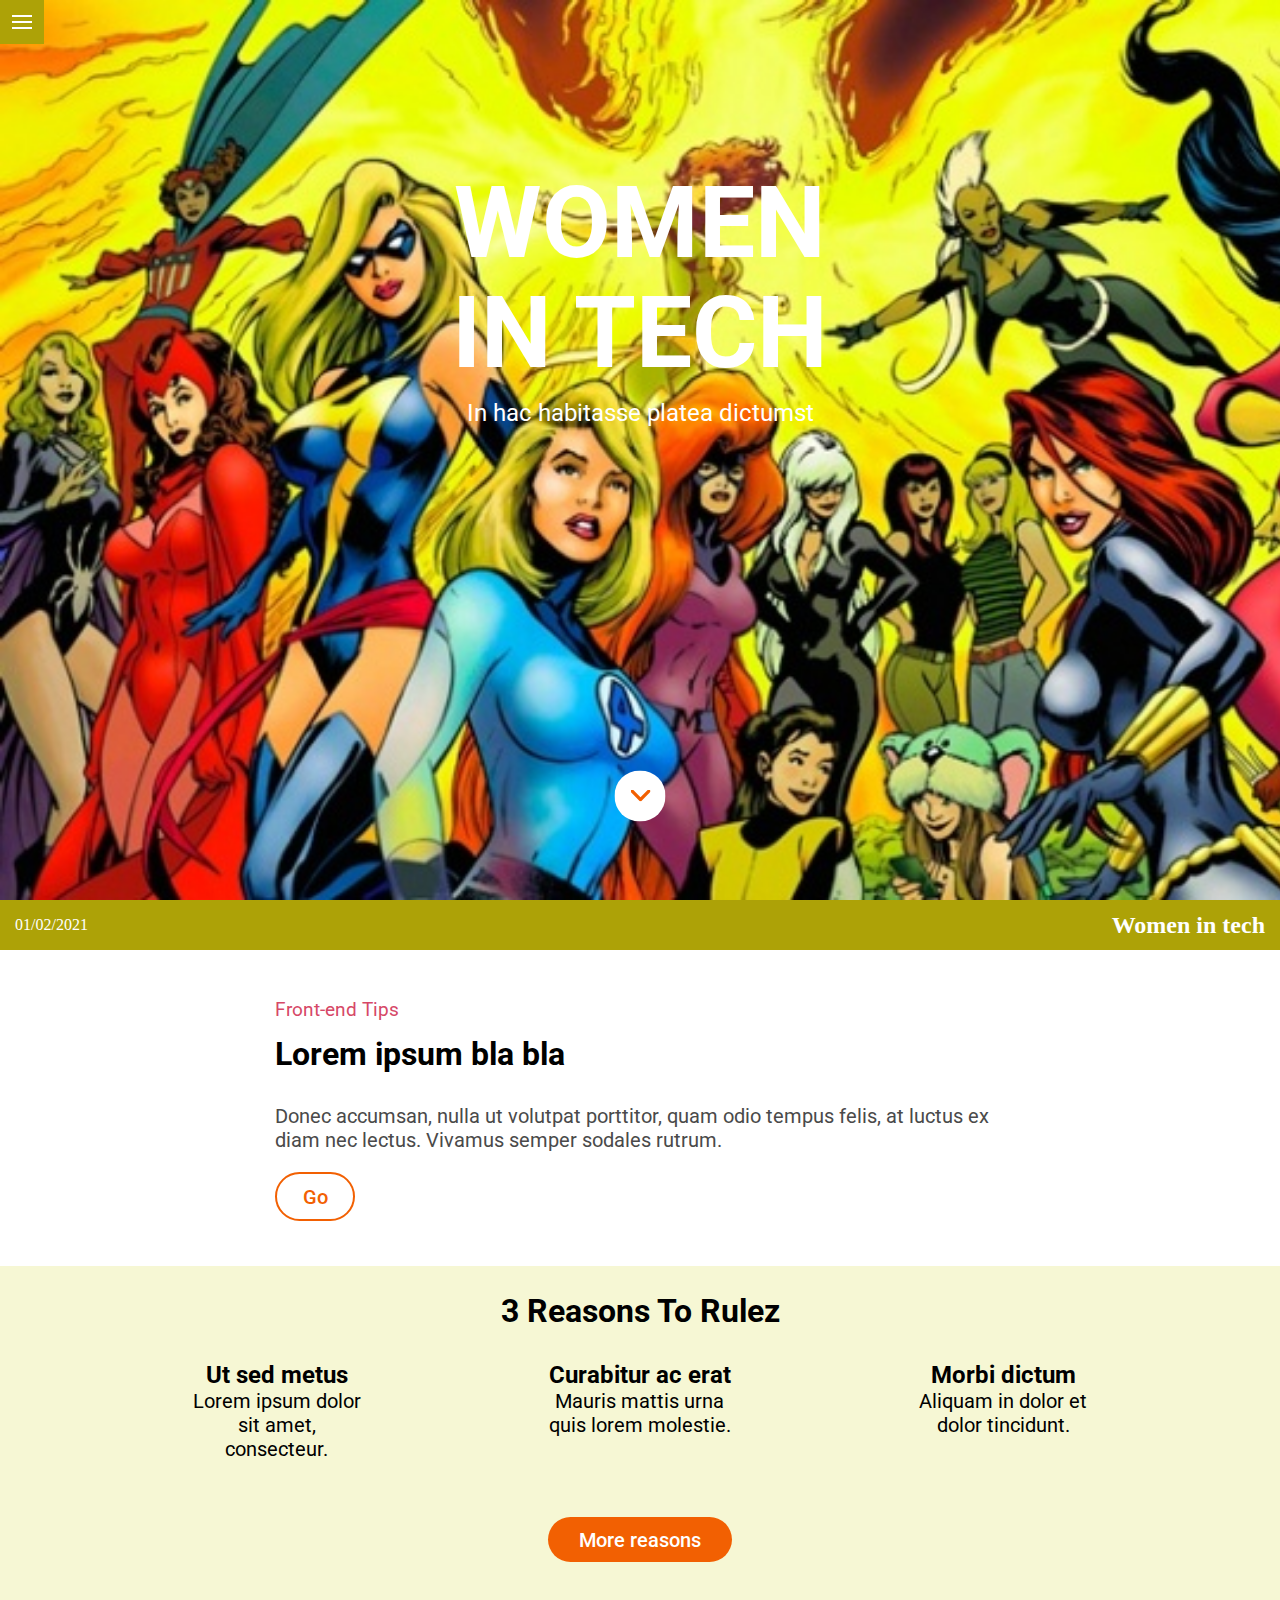
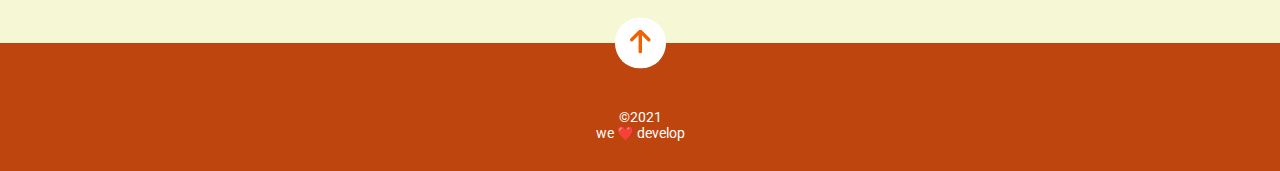
==== commit d2fe4aee: "Update index.html" ====
--- a/docs/index.html
+++ b/docs/index.html
@@ -5,7 +5,7 @@
         <meta charset="UTF-8">
         <meta name="viewport" content="width=device-width, initial-scale=1.0">
         <meta http-equiv="X-UA-Compatible" content="ie=edge">
-        <title>ANONYMOUS PROXY</title>
+        <title>Women in Tech</title>
         <link rel="stylesheet" href="assets/css/main.css">
         <link href="https://fonts.googleapis.com/css?family=Roboto:400,500,700"
         rel="stylesheet">
@@ -108,4 +108,4 @@
         </footer>
     </body>
 
-</html>+</html>
